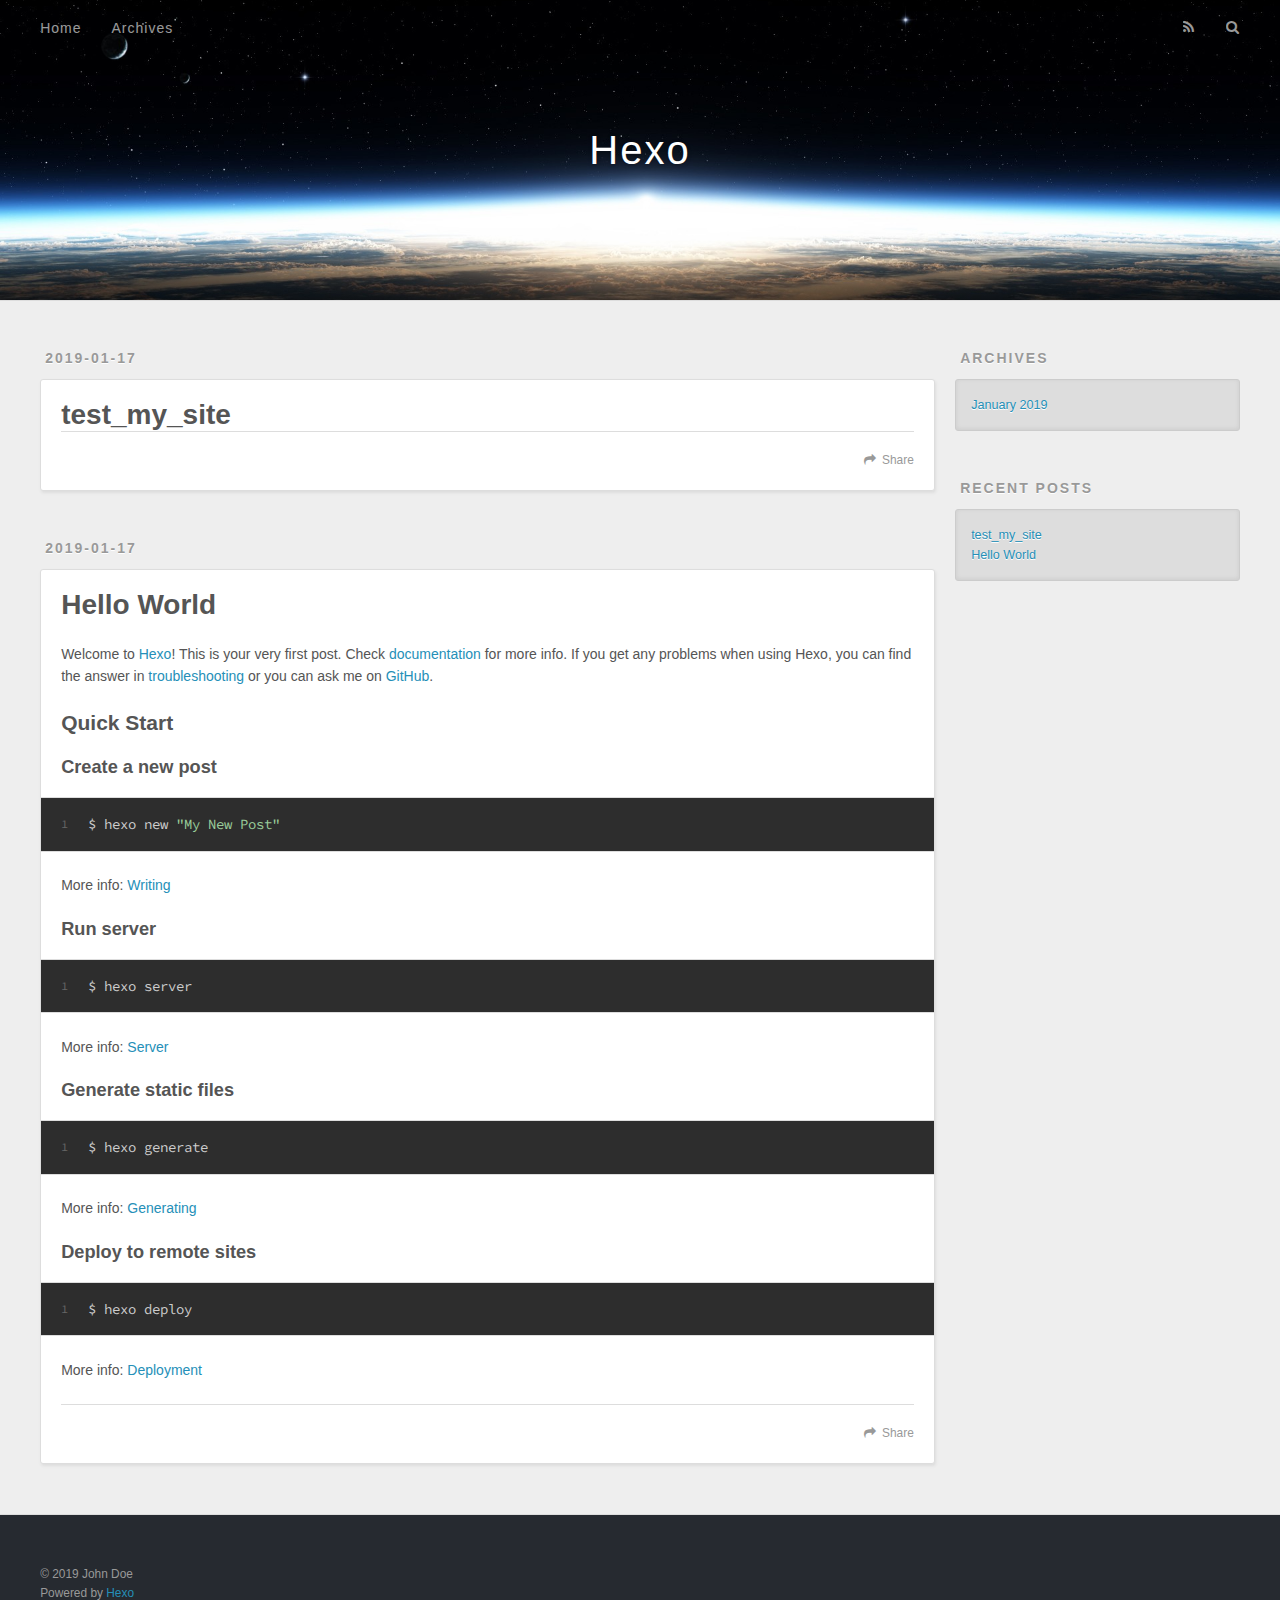
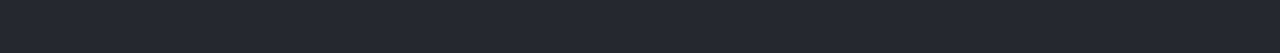
==== index.html @ e292cff3 "Site updated: 2019-01-17 15:53:46" ====
<!DOCTYPE html>
<html>
<head><meta name="generator" content="Hexo 3.8.0">
  <meta charset="utf-8">
  

  
  <title>Hexo</title>
  <meta name="viewport" content="width=device-width, initial-scale=1, maximum-scale=1">
  <meta property="og:type" content="website">
<meta property="og:title" content="Hexo">
<meta property="og:url" content="http://yoursite.com/index.html">
<meta property="og:site_name" content="Hexo">
<meta property="og:locale" content="default">
<meta name="twitter:card" content="summary">
<meta name="twitter:title" content="Hexo">
  
    <link rel="alternate" href="/atom.xml" title="Hexo" type="application/atom+xml">
  
  
    <link rel="icon" href="/favicon.png">
  
  
    <link href="//fonts.googleapis.com/css?family=Source+Code+Pro" rel="stylesheet" type="text/css">
  
  <link rel="stylesheet" href="/css/style.css">
</head>
</html>
<body>
  <div id="container">
    <div id="wrap">
      <header id="header">
  <div id="banner"></div>
  <div id="header-outer" class="outer">
    <div id="header-title" class="inner">
      <h1 id="logo-wrap">
        <a href="/" id="logo">Hexo</a>
      </h1>
      
    </div>
    <div id="header-inner" class="inner">
      <nav id="main-nav">
        <a id="main-nav-toggle" class="nav-icon"></a>
        
          <a class="main-nav-link" href="/">Home</a>
        
          <a class="main-nav-link" href="/archives">Archives</a>
        
      </nav>
      <nav id="sub-nav">
        
          <a id="nav-rss-link" class="nav-icon" href="/atom.xml" title="RSS Feed"></a>
        
        <a id="nav-search-btn" class="nav-icon" title="Search"></a>
      </nav>
      <div id="search-form-wrap">
        <form action="//google.com/search" method="get" accept-charset="UTF-8" class="search-form"><input type="search" name="q" class="search-form-input" placeholder="Search"><button type="submit" class="search-form-submit">&#xF002;</button><input type="hidden" name="sitesearch" value="http://yoursite.com"></form>
      </div>
    </div>
  </div>
</header>
      <div class="outer">
        <section id="main">
  
    <article id="post-test-my-site" class="article article-type-post" itemscope="" itemprop="blogPost">
  <div class="article-meta">
    <a href="/2019/01/17/test-my-site/" class="article-date">
  <time datetime="2019-01-17T07:42:55.000Z" itemprop="datePublished">2019-01-17</time>
</a>
    
  </div>
  <div class="article-inner">
    
    
      <header class="article-header">
        
  
    <h1 itemprop="name">
      <a class="article-title" href="/2019/01/17/test-my-site/">test_my_site</a>
    </h1>
  

      </header>
    
    <div class="article-entry" itemprop="articleBody">
      
        
      
    </div>
    <footer class="article-footer">
      <a data-url="http://yoursite.com/2019/01/17/test-my-site/" data-id="cjr0bjcaj0001v8smz6s5wipy" class="article-share-link">Share</a>
      
      
    </footer>
  </div>
  
</article>


  
    <article id="post-hello-world" class="article article-type-post" itemscope="" itemprop="blogPost">
  <div class="article-meta">
    <a href="/2019/01/17/hello-world/" class="article-date">
  <time datetime="2019-01-17T07:33:03.479Z" itemprop="datePublished">2019-01-17</time>
</a>
    
  </div>
  <div class="article-inner">
    
    
      <header class="article-header">
        
  
    <h1 itemprop="name">
      <a class="article-title" href="/2019/01/17/hello-world/">Hello World</a>
    </h1>
  

      </header>
    
    <div class="article-entry" itemprop="articleBody">
      
        <p>Welcome to <a href="https://hexo.io/" target="_blank" rel="noopener">Hexo</a>! This is your very first post. Check <a href="https://hexo.io/docs/" target="_blank" rel="noopener">documentation</a> for more info. If you get any problems when using Hexo, you can find the answer in <a href="https://hexo.io/docs/troubleshooting.html" target="_blank" rel="noopener">troubleshooting</a> or you can ask me on <a href="https://github.com/hexojs/hexo/issues" target="_blank" rel="noopener">GitHub</a>.</p>
<h2 id="Quick-Start"><a href="#Quick-Start" class="headerlink" title="Quick Start"></a>Quick Start</h2><h3 id="Create-a-new-post"><a href="#Create-a-new-post" class="headerlink" title="Create a new post"></a>Create a new post</h3><figure class="highlight bash"><table><tr><td class="gutter"><pre><span class="line">1</span><br></pre></td><td class="code"><pre><span class="line">$ hexo new <span class="string">"My New Post"</span></span><br></pre></td></tr></table></figure>
<p>More info: <a href="https://hexo.io/docs/writing.html" target="_blank" rel="noopener">Writing</a></p>
<h3 id="Run-server"><a href="#Run-server" class="headerlink" title="Run server"></a>Run server</h3><figure class="highlight bash"><table><tr><td class="gutter"><pre><span class="line">1</span><br></pre></td><td class="code"><pre><span class="line">$ hexo server</span><br></pre></td></tr></table></figure>
<p>More info: <a href="https://hexo.io/docs/server.html" target="_blank" rel="noopener">Server</a></p>
<h3 id="Generate-static-files"><a href="#Generate-static-files" class="headerlink" title="Generate static files"></a>Generate static files</h3><figure class="highlight bash"><table><tr><td class="gutter"><pre><span class="line">1</span><br></pre></td><td class="code"><pre><span class="line">$ hexo generate</span><br></pre></td></tr></table></figure>
<p>More info: <a href="https://hexo.io/docs/generating.html" target="_blank" rel="noopener">Generating</a></p>
<h3 id="Deploy-to-remote-sites"><a href="#Deploy-to-remote-sites" class="headerlink" title="Deploy to remote sites"></a>Deploy to remote sites</h3><figure class="highlight bash"><table><tr><td class="gutter"><pre><span class="line">1</span><br></pre></td><td class="code"><pre><span class="line">$ hexo deploy</span><br></pre></td></tr></table></figure>
<p>More info: <a href="https://hexo.io/docs/deployment.html" target="_blank" rel="noopener">Deployment</a></p>

      
    </div>
    <footer class="article-footer">
      <a data-url="http://yoursite.com/2019/01/17/hello-world/" data-id="cjr0bjca10000v8smhlfamtqt" class="article-share-link">Share</a>
      
      
    </footer>
  </div>
  
</article>


  


</section>
        
          <aside id="sidebar">
  
    

  
    

  
    
  
    
  <div class="widget-wrap">
    <h3 class="widget-title">Archives</h3>
    <div class="widget">
      <ul class="archive-list"><li class="archive-list-item"><a class="archive-list-link" href="/archives/2019/01/">January 2019</a></li></ul>
    </div>
  </div>


  
    
  <div class="widget-wrap">
    <h3 class="widget-title">Recent Posts</h3>
    <div class="widget">
      <ul>
        
          <li>
            <a href="/2019/01/17/test-my-site/">test_my_site</a>
          </li>
        
          <li>
            <a href="/2019/01/17/hello-world/">Hello World</a>
          </li>
        
      </ul>
    </div>
  </div>

  
</aside>
        
      </div>
      <footer id="footer">
  
  <div class="outer">
    <div id="footer-info" class="inner">
      &copy; 2019 John Doe<br>
      Powered by <a href="http://hexo.io/" target="_blank">Hexo</a>
    </div>
  </div>
</footer>
    </div>
    <nav id="mobile-nav">
  
    <a href="/" class="mobile-nav-link">Home</a>
  
    <a href="/archives" class="mobile-nav-link">Archives</a>
  
</nav>
    

<script src="//ajax.googleapis.com/ajax/libs/jquery/2.0.3/jquery.min.js"></script>


  <link rel="stylesheet" href="/fancybox/jquery.fancybox.css">
  <script src="/fancybox/jquery.fancybox.pack.js"></script>


<script src="/js/script.js"></script>



  </div>
</body>
</html>
---- css/style.css ----
body {
  width: 100%;
}
body:before,
body:after {
  content: "";
  display: table;
}
body:after {
  clear: both;
}
html,
body,
div,
span,
applet,
object,
iframe,
h1,
h2,
h3,
h4,
h5,
h6,
p,
blockquote,
pre,
a,
abbr,
acronym,
address,
big,
cite,
code,
del,
dfn,
em,
img,
ins,
kbd,
q,
s,
samp,
small,
strike,
strong,
sub,
sup,
tt,
var,
dl,
dt,
dd,
ol,
ul,
li,
fieldset,
form,
label,
legend,
table,
caption,
tbody,
tfoot,
thead,
tr,
th,
td {
  margin: 0;
  padding: 0;
  border: 0;
  outline: 0;
  font-weight: inherit;
  font-style: inherit;
  font-family: inherit;
  font-size: 100%;
  vertical-align: baseline;
}
body {
  line-height: 1;
  color: #000;
  background: #fff;
}
ol,
ul {
  list-style: none;
}
table {
  border-collapse: separate;
  border-spacing: 0;
  vertical-align: middle;
}
caption,
th,
td {
  text-align: left;
  font-weight: normal;
  vertical-align: middle;
}
a img {
  border: none;
}
input,
button {
  margin: 0;
  padding: 0;
}
input::-moz-focus-inner,
button::-moz-focus-inner {
  border: 0;
  padding: 0;
}
@font-face {
  font-family: FontAwesome;
  font-style: normal;
  font-weight: normal;
  src: url("fonts/fontawesome-webfont.eot?v=#4.0.3");
  src: url("fonts/fontawesome-webfont.eot?#iefix&v=#4.0.3") format("embedded-opentype"), url("fonts/fontawesome-webfont.woff?v=#4.0.3") format("woff"), url("fonts/fontawesome-webfont.ttf?v=#4.0.3") format("truetype"), url("fonts/fontawesome-webfont.svg#fontawesomeregular?v=#4.0.3") format("svg");
}
html,
body,
#container {
  height: 100%;
}
body {
  background: #eee;
  font: 14px -apple-system, BlinkMacSystemFont, "Segoe UI", "Roboto", "Oxygen", "Ubuntu", "Cantarell", "Fira Sans", "Droid Sans", "Helvetica Neue", sans-serif;
  -webkit-text-size-adjust: 100%;
}
.outer {
  max-width: 1220px;
  margin: 0 auto;
  padding: 0 20px;
}
.outer:before,
.outer:after {
  content: "";
  display: table;
}
.outer:after {
  clear: both;
}
.inner {
  display: inline;
  float: left;
  width: 98.33333333333333%;
  margin: 0 0.833333333333333%;
}
.left,
.alignleft {
  float: left;
}
.right,
.alignright {
  float: right;
}
.clear {
  clear: both;
}
#container {
  position: relative;
}
.mobile-nav-on {
  overflow: hidden;
}
#wrap {
  height: 100%;
  width: 100%;
  position: absolute;
  top: 0;
  left: 0;
  -webkit-transition: 0.2s ease-out;
  -moz-transition: 0.2s ease-out;
  -ms-transition: 0.2s ease-out;
  transition: 0.2s ease-out;
  z-index: 1;
  background: #eee;
}
.mobile-nav-on #wrap {
  left: 280px;
}
@media screen and (min-width: 768px) {
  #main {
    display: inline;
    float: left;
    width: 73.33333333333333%;
    margin: 0 0.833333333333333%;
  }
}
.article-date,
.article-category-link,
.archive-year,
.widget-title {
  text-decoration: none;
  text-transform: uppercase;
  letter-spacing: 2px;
  color: #999;
  margin-bottom: 1em;
  margin-left: 5px;
  line-height: 1em;
  text-shadow: 0 1px #fff;
  font-weight: bold;
}
.article-inner,
.archive-article-inner {
  background: #fff;
  -webkit-box-shadow: 1px 2px 3px #ddd;
  box-shadow: 1px 2px 3px #ddd;
  border: 1px solid #ddd;
  border-radius: 3px;
}
.article-entry h1,
.widget h1 {
  font-size: 2em;
}
.article-entry h2,
.widget h2 {
  font-size: 1.5em;
}
.article-entry h3,
.widget h3 {
  font-size: 1.3em;
}
.article-entry h4,
.widget h4 {
  font-size: 1.2em;
}
.article-entry h5,
.widget h5 {
  font-size: 1em;
}
.article-entry h6,
.widget h6 {
  font-size: 1em;
  color: #999;
}
.article-entry hr,
.widget hr {
  border: 1px dashed #ddd;
}
.article-entry strong,
.widget strong {
  font-weight: bold;
}
.article-entry em,
.widget em,
.article-entry cite,
.widget cite {
  font-style: italic;
}
.article-entry sup,
.widget sup,
.article-entry sub,
.widget sub {
  font-size: 0.75em;
  line-height: 0;
  position: relative;
  vertical-align: baseline;
}
.article-entry sup,
.widget sup {
  top: -0.5em;
}
.article-entry sub,
.widget sub {
  bottom: -0.2em;
}
.article-entry small,
.widget small {
  font-size: 0.85em;
}
.article-entry acronym,
.widget acronym,
.article-entry abbr,
.widget abbr {
  border-bottom: 1px dotted;
}
.article-entry ul,
.widget ul,
.article-entry ol,
.widget ol,
.article-entry dl,
.widget dl {
  margin: 0 20px;
  line-height: 1.6em;
}
.article-entry ul ul,
.widget ul ul,
.article-entry ol ul,
.widget ol ul,
.article-entry ul ol,
.widget ul ol,
.article-entry ol ol,
.widget ol ol {
  margin-top: 0;
  margin-bottom: 0;
}
.article-entry ul,
.widget ul {
  list-style: disc;
}
.article-entry ol,
.widget ol {
  list-style: decimal;
}
.article-entry dt,
.widget dt {
  font-weight: bold;
}
#header {
  height: 300px;
  position: relative;
  border-bottom: 1px solid #ddd;
}
#header:before,
#header:after {
  content: "";
  position: absolute;
  left: 0;
  right: 0;
  height: 40px;
}
#header:before {
  top: 0;
  background: -webkit-linear-gradient(rgba(0,0,0,0.2), transparent);
  background: -moz-linear-gradient(rgba(0,0,0,0.2), transparent);
  background: -ms-linear-gradient(rgba(0,0,0,0.2), transparent);
  background: linear-gradient(rgba(0,0,0,0.2), transparent);
}
#header:after {
  bottom: 0;
  background: -webkit-linear-gradient(transparent, rgba(0,0,0,0.2));
  background: -moz-linear-gradient(transparent, rgba(0,0,0,0.2));
  background: -ms-linear-gradient(transparent, rgba(0,0,0,0.2));
  background: linear-gradient(transparent, rgba(0,0,0,0.2));
}
#header-outer {
  height: 100%;
  position: relative;
}
#header-inner {
  position: relative;
  overflow: hidden;
}
#banner {
  position: absolute;
  top: 0;
  left: 0;
  width: 100%;
  height: 100%;
  background: url("images/banner.jpg") center #000;
  -webkit-background-size: cover;
  -moz-background-size: cover;
  background-size: cover;
  z-index: -1;
}
#header-title {
  text-align: center;
  height: 40px;
  position: absolute;
  top: 50%;
  left: 0;
  margin-top: -20px;
}
#logo,
#subtitle {
  text-decoration: none;
  color: #fff;
  font-weight: 300;
  text-shadow: 0 1px 4px rgba(0,0,0,0.3);
}
#logo {
  font-size: 40px;
  line-height: 40px;
  letter-spacing: 2px;
}
#subtitle {
  font-size: 16px;
  line-height: 16px;
  letter-spacing: 1px;
}
#subtitle-wrap {
  margin-top: 16px;
}
#main-nav {
  float: left;
  margin-left: -15px;
}
.nav-icon,
.main-nav-link {
  float: left;
  color: #fff;
  opacity: 0.6;
  text-decoration: none;
  text-shadow: 0 1px rgba(0,0,0,0.2);
  -webkit-transition: opacity 0.2s;
  -moz-transition: opacity 0.2s;
  -ms-transition: opacity 0.2s;
  transition: opacity 0.2s;
  display: block;
  padding: 20px 15px;
}
.nav-icon:hover,
.main-nav-link:hover {
  opacity: 1;
}
.nav-icon {
  font-family: FontAwesome;
  text-align: center;
  font-size: 14px;
  width: 14px;
  height: 14px;
  padding: 20px 15px;
  position: relative;
  cursor: pointer;
}
.main-nav-link {
  font-weight: 300;
  letter-spacing: 1px;
}
@media screen and (max-width: 479px) {
  .main-nav-link {
    display: none;
  }
}
#main-nav-toggle {
  display: none;
}
#main-nav-toggle:before {
  content: "\f0c9";
}
@media screen and (max-width: 479px) {
  #main-nav-toggle {
    display: block;
  }
}
#sub-nav {
  float: right;
  margin-right: -15px;
}
#nav-rss-link:before {
  content: "\f09e";
}
#nav-search-btn:before {
  content: "\f002";
}
#search-form-wrap {
  position: absolute;
  top: 15px;
  width: 150px;
  height: 30px;
  right: -150px;
  opacity: 0;
  -webkit-transition: 0.2s ease-out;
  -moz-transition: 0.2s ease-out;
  -ms-transition: 0.2s ease-out;
  transition: 0.2s ease-out;
}
#search-form-wrap.on {
  opacity: 1;
  right: 0;
}
@media screen and (max-width: 479px) {
  #search-form-wrap {
    width: 100%;
    right: -100%;
  }
}
.search-form {
  position: absolute;
  top: 0;
  left: 0;
  right: 0;
  background: #fff;
  padding: 5px 15px;
  border-radius: 15px;
  -webkit-box-shadow: 0 0 10px rgba(0,0,0,0.3);
  box-shadow: 0 0 10px rgba(0,0,0,0.3);
}
.search-form-input {
  border: none;
  background: none;
  color: #555;
  width: 100%;
  font: 13px -apple-system, BlinkMacSystemFont, "Segoe UI", "Roboto", "Oxygen", "Ubuntu", "Cantarell", "Fira Sans", "Droid Sans", "Helvetica Neue", sans-serif;
  outline: none;
}
.search-form-input::-webkit-search-results-decoration,
.search-form-input::-webkit-search-cancel-button {
  -webkit-appearance: none;
}
.search-form-submit {
  position: absolute;
  top: 50%;
  right: 10px;
  margin-top: -7px;
  font: 13px FontAwesome;
  border: none;
  background: none;
  color: #bbb;
  cursor: pointer;
}
.search-form-submit:hover,
.search-form-submit:focus {
  color: #777;
}
.article {
  margin: 50px 0;
}
.article-inner {
  overflow: hidden;
}
.article-meta:before,
.article-meta:after {
  content: "";
  display: table;
}
.article-meta:after {
  clear: both;
}
.article-date {
  float: left;
}
.article-category {
  float: left;
  line-height: 1em;
  color: #ccc;
  text-shadow: 0 1px #fff;
  margin-left: 8px;
}
.article-category:before {
  content: "\2022";
}
.article-category-link {
  margin: 0 12px 1em;
}
.article-header {
  padding: 20px 20px 0;
}
.article-title {
  text-decoration: none;
  font-size: 2em;
  font-weight: bold;
  color: #555;
  line-height: 1.1em;
  -webkit-transition: color 0.2s;
  -moz-transition: color 0.2s;
  -ms-transition: color 0.2s;
  transition: color 0.2s;
}
a.article-title:hover {
  color: #258fb8;
}
.article-entry {
  color: #555;
  padding: 0 20px;
}
.article-entry:before,
.article-entry:after {
  content: "";
  display: table;
}
.article-entry:after {
  clear: both;
}
.article-entry p,
.article-entry table {
  line-height: 1.6em;
  margin: 1.6em 0;
}
.article-entry h1,
.article-entry h2,
.article-entry h3,
.article-entry h4,
.article-entry h5,
.article-entry h6 {
  font-weight: bold;
}
.article-entry h1,
.article-entry h2,
.article-entry h3,
.article-entry h4,
.article-entry h5,
.article-entry h6 {
  line-height: 1.1em;
  margin: 1.1em 0;
}
.article-entry a {
  color: #258fb8;
  text-decoration: none;
}
.article-entry a:hover {
  text-decoration: underline;
}
.article-entry ul,
.article-entry ol,
.article-entry dl {
  margin-top: 1.6em;
  margin-bottom: 1.6em;
}
.article-entry img,
.article-entry video {
  max-width: 100%;
  height: auto;
  display: block;
  margin: auto;
}
.article-entry iframe {
  border: none;
}
.article-entry table {
  width: 100%;
  border-collapse: collapse;
  border-spacing: 0;
}
.article-entry th {
  font-weight: bold;
  border-bottom: 3px solid #ddd;
  padding-bottom: 0.5em;
}
.article-entry td {
  border-bottom: 1px solid #ddd;
  padding: 10px 0;
}
.article-entry blockquote {
  font-family: Georgia, "Times New Roman", serif;
  font-size: 1.4em;
  margin: 1.6em 20px;
  text-align: center;
}
.article-entry blockquote footer {
  font-size: 14px;
  margin: 1.6em 0;
  font-family: -apple-system, BlinkMacSystemFont, "Segoe UI", "Roboto", "Oxygen", "Ubuntu", "Cantarell", "Fira Sans", "Droid Sans", "Helvetica Neue", sans-serif;
}
.article-entry blockquote footer cite:before {
  content: "—";
  padding: 0 0.5em;
}
.article-entry .pullquote {
  text-align: left;
  width: 45%;
  margin: 0;
}
.article-entry .pullquote.left {
  margin-left: 0.5em;
  margin-right: 1em;
}
.article-entry .pullquote.right {
  margin-right: 0.5em;
  margin-left: 1em;
}
.article-entry .caption {
  color: #999;
  display: block;
  font-size: 0.9em;
  margin-top: 0.5em;
  position: relative;
  text-align: center;
}
.article-entry .video-container {
  position: relative;
  padding-top: 56.25%;
  height: 0;
  overflow: hidden;
}
.article-entry .video-container iframe,
.article-entry .video-container object,
.article-entry .video-container embed {
  position: absolute;
  top: 0;
  left: 0;
  width: 100%;
  height: 100%;
  margin-top: 0;
}
.article-more-link a {
  display: inline-block;
  line-height: 1em;
  padding: 6px 15px;
  border-radius: 15px;
  background: #eee;
  color: #999;
  text-shadow: 0 1px #fff;
  text-decoration: none;
}
.article-more-link a:hover {
  background: #258fb8;
  color: #fff;
  text-decoration: none;
  text-shadow: 0 1px #1e7293;
}
.article-footer {
  font-size: 0.85em;
  line-height: 1.6em;
  border-top: 1px solid #ddd;
  padding-top: 1.6em;
  margin: 0 20px 20px;
}
.article-footer:before,
.article-footer:after {
  content: "";
  display: table;
}
.article-footer:after {
  clear: both;
}
.article-footer a {
  color: #999;
  text-decoration: none;
}
.article-footer a:hover {
  color: #555;
}
.article-tag-list-item {
  float: left;
  margin-right: 10px;
}
.article-tag-list-link:before {
  content: "#";
}
.article-comment-link {
  float: right;
}
.article-comment-link:before {
  content: "\f075";
  font-family: FontAwesome;
  padding-right: 8px;
}
.article-share-link {
  cursor: pointer;
  float: right;
  margin-left: 20px;
}
.article-share-link:before {
  content: "\f064";
  font-family: FontAwesome;
  padding-right: 6px;
}
#article-nav {
  position: relative;
}
#article-nav:before,
#article-nav:after {
  content: "";
  display: table;
}
#article-nav:after {
  clear: both;
}
@media screen and (min-width: 768px) {
  #article-nav {
    margin: 50px 0;
  }
  #article-nav:before {
    width: 8px;
    height: 8px;
    position: absolute;
    top: 50%;
    left: 50%;
    margin-top: -4px;
    margin-left: -4px;
    content: "";
    border-radius: 50%;
    background: #ddd;
    -webkit-box-shadow: 0 1px 2px #fff;
    box-shadow: 0 1px 2px #fff;
  }
}
.article-nav-link-wrap {
  text-decoration: none;
  text-shadow: 0 1px #fff;
  color: #999;
  -webkit-box-sizing: border-box;
  -moz-box-sizing: border-box;
  box-sizing: border-box;
  margin-top: 50px;
  text-align: center;
  display: block;
}
.article-nav-link-wrap:hover {
  color: #555;
}
@media screen and (min-width: 768px) {
  .article-nav-link-wrap {
    width: 50%;
    margin-top: 0;
  }
}
@media screen and (min-width: 768px) {
  #article-nav-newer {
    float: left;
    text-align: right;
    padding-right: 20px;
  }
}
@media screen and (min-width: 768px) {
  #article-nav-older {
    float: right;
    text-align: left;
    padding-left: 20px;
  }
}
.article-nav-caption {
  text-transform: uppercase;
  letter-spacing: 2px;
  color: #ddd;
  line-height: 1em;
  font-weight: bold;
}
#article-nav-newer .article-nav-caption {
  margin-right: -2px;
}
.article-nav-title {
  font-size: 0.85em;
  line-height: 1.6em;
  margin-top: 0.5em;
}
.article-share-box {
  position: absolute;
  display: none;
  background: #fff;
  -webkit-box-shadow: 1px 2px 10px rgba(0,0,0,0.2);
  box-shadow: 1px 2px 10px rgba(0,0,0,0.2);
  border-radius: 3px;
  margin-left: -145px;
  overflow: hidden;
  z-index: 1;
}
.article-share-box.on {
  display: block;
}
.article-share-input {
  width: 100%;
  background: none;
  -webkit-box-sizing: border-box;
  -moz-box-sizing: border-box;
  box-sizing: border-box;
  font: 14px -apple-system, BlinkMacSystemFont, "Segoe UI", "Roboto", "Oxygen", "Ubuntu", "Cantarell", "Fira Sans", "Droid Sans", "Helvetica Neue", sans-serif;
  padding: 0 15px;
  color: #555;
  outline: none;
  border: 1px solid #ddd;
  border-radius: 3px 3px 0 0;
  height: 36px;
  line-height: 36px;
}
.article-share-links {
  background: #eee;
}
.article-share-links:before,
.article-share-links:after {
  content: "";
  display: table;
}
.article-share-links:after {
  clear: both;
}
.article-share-twitter,
.article-share-facebook,
.article-share-pinterest,
.article-share-google {
  width: 50px;
  height: 36px;
  display: block;
  float: left;
  position: relative;
  color: #999;
  text-shadow: 0 1px #fff;
}
.article-share-twitter:before,
.article-share-facebook:before,
.article-share-pinterest:before,
.article-share-google:before {
  font-size: 20px;
  font-family: FontAwesome;
  width: 20px;
  height: 20px;
  position: absolute;
  top: 50%;
  left: 50%;
  margin-top: -10px;
  margin-left: -10px;
  text-align: center;
}
.article-share-twitter:hover,
.article-share-facebook:hover,
.article-share-pinterest:hover,
.article-share-google:hover {
  color: #fff;
}
.article-share-twitter:before {
  content: "\f099";
}
.article-share-twitter:hover {
  background: #00aced;
  text-shadow: 0 1px #008abe;
}
.article-share-facebook:before {
  content: "\f09a";
}
.article-share-facebook:hover {
  background: #3b5998;
  text-shadow: 0 1px #2f477a;
}
.article-share-pinterest:before {
  content: "\f0d2";
}
.article-share-pinterest:hover {
  background: #cb2027;
  text-shadow: 0 1px #a21a1f;
}
.article-share-google:before {
  content: "\f0d5";
}
.article-share-google:hover {
  background: #dd4b39;
  text-shadow: 0 1px #be3221;
}
.article-gallery {
  background: #000;
  position: relative;
}
.article-gallery-photos {
  position: relative;
  overflow: hidden;
}
.article-gallery-img {
  display: none;
  max-width: 100%;
}
.article-gallery-img:first-child {
  display: block;
}
.article-gallery-img.loaded {
  position: absolute;
  display: block;
}
.article-gallery-img img {
  display: block;
  max-width: 100%;
  margin: 0 auto;
}
#comments {
  background: #fff;
  -webkit-box-shadow: 1px 2px 3px #ddd;
  box-shadow: 1px 2px 3px #ddd;
  padding: 20px;
  border: 1px solid #ddd;
  border-radius: 3px;
  margin: 50px 0;
}
#comments a {
  color: #258fb8;
}
.archives-wrap {
  margin: 50px 0;
}
.archives:before,
.archives:after {
  content: "";
  display: table;
}
.archives:after {
  clear: both;
}
.archive-year-wrap {
  margin-bottom: 1em;
}
.archives {
  -webkit-column-gap: 10px;
  -moz-column-gap: 10px;
  column-gap: 10px;
}
@media screen and (min-width: 480px) and (max-width: 767px) {
  .archives {
    -webkit-column-count: 2;
    -moz-column-count: 2;
    column-count: 2;
  }
}
@media screen and (min-width: 768px) {
  .archives {
    -webkit-column-count: 3;
    -moz-column-count: 3;
    column-count: 3;
  }
}
.archive-article {
  -webkit-column-break-inside: avoid;
  page-break-inside: avoid;
  overflow: hidden;
  break-inside: avoid-column;
}
.archive-article-inner {
  padding: 10px;
  margin-bottom: 15px;
}
.archive-article-title {
  text-decoration: none;
  font-weight: bold;
  color: #555;
  -webkit-transition: color 0.2s;
  -moz-transition: color 0.2s;
  -ms-transition: color 0.2s;
  transition: color 0.2s;
  line-height: 1.6em;
}
.archive-article-title:hover {
  color: #258fb8;
}
.archive-article-footer {
  margin-top: 1em;
}
.archive-article-date {
  color: #999;
  text-decoration: none;
  font-size: 0.85em;
  line-height: 1em;
  margin-bottom: 0.5em;
  display: block;
}
#page-nav {
  margin: 50px auto;
  background: #fff;
  -webkit-box-shadow: 1px 2px 3px #ddd;
  box-shadow: 1px 2px 3px #ddd;
  border: 1px solid #ddd;
  border-radius: 3px;
  text-align: center;
  color: #999;
  overflow: hidden;
}
#page-nav:before,
#page-nav:after {
  content: "";
  display: table;
}
#page-nav:after {
  clear: both;
}
#page-nav a,
#page-nav span {
  padding: 10px 20px;
  line-height: 1;
  height: 2ex;
}
#page-nav a {
  color: #999;
  text-decoration: none;
}
#page-nav a:hover {
  background: #999;
  color: #fff;
}
#page-nav .prev {
  float: left;
}
#page-nav .next {
  float: right;
}
#page-nav .page-number {
  display: inline-block;
}
@media screen and (max-width: 479px) {
  #page-nav .page-number {
    display: none;
  }
}
#page-nav .current {
  color: #555;
  font-weight: bold;
}
#page-nav .space {
  color: #ddd;
}
#footer {
  background: #262a30;
  padding: 50px 0;
  border-top: 1px solid #ddd;
  color: #999;
}
#footer a {
  color: #258fb8;
  text-decoration: none;
}
#footer a:hover {
  text-decoration: underline;
}
#footer-info {
  line-height: 1.6em;
  font-size: 0.85em;
}
.article-entry pre,
.article-entry .highlight {
  background: #2d2d2d;
  margin: 0 -20px;
  padding: 15px 20px;
  border-style: solid;
  border-color: #ddd;
  border-width: 1px 0;
  overflow: auto;
  color: #ccc;
  line-height: 22.400000000000002px;
}
.article-entry .highlight .gutter pre,
.article-entry .gist .gist-file .gist-data .line-numbers {
  color: #666;
  font-size: 0.85em;
}
.article-entry pre,
.article-entry code {
  font-family: "Source Code Pro", Consolas, Monaco, Menlo, Consolas, monospace;
}
.article-entry code {
  background: #eee;
  text-shadow: 0 1px #fff;
  padding: 0 0.3em;
}
.article-entry pre code {
  background: none;
  text-shadow: none;
  padding: 0;
}
.article-entry .highlight pre {
  border: none;
  margin: 0;
  padding: 0;
}
.article-entry .highlight table {
  margin: 0;
  width: auto;
}
.article-entry .highlight td {
  border: none;
  padding: 0;
}
.article-entry .highlight figcaption {
  font-size: 0.85em;
  color: #999;
  line-height: 1em;
  margin-bottom: 1em;
}
.article-entry .highlight figcaption:before,
.article-entry .highlight figcaption:after {
  content: "";
  display: table;
}
.article-entry .highlight figcaption:after {
  clear: both;
}
.article-entry .highlight figcaption a {
  float: right;
}
.article-entry .highlight .gutter pre {
  text-align: right;
  padding-right: 20px;
}
.article-entry .highlight .line {
  height: 22.400000000000002px;
}
.article-entry .highlight .line.marked {
  background: #515151;
}
.article-entry .gist {
  margin: 0 -20px;
  border-style: solid;
  border-color: #ddd;
  border-width: 1px 0;
  background: #2d2d2d;
  padding: 15px 20px 15px 0;
}
.article-entry .gist .gist-file {
  border: none;
  font-family: "Source Code Pro", Consolas, Monaco, Menlo, Consolas, monospace;
  margin: 0;
}
.article-entry .gist .gist-file .gist-data {
  background: none;
  border: none;
}
.article-entry .gist .gist-file .gist-data .line-numbers {
  background: none;
  border: none;
  padding: 0 20px 0 0;
}
.article-entry .gist .gist-file .gist-data .line-data {
  padding: 0 !important;
}
.article-entry .gist .gist-file .highlight {
  margin: 0;
  padding: 0;
  border: none;
}
.article-entry .gist .gist-file .gist-meta {
  background: #2d2d2d;
  color: #999;
  font: 0.85em -apple-system, BlinkMacSystemFont, "Segoe UI", "Roboto", "Oxygen", "Ubuntu", "Cantarell", "Fira Sans", "Droid Sans", "Helvetica Neue", sans-serif;
  text-shadow: 0 0;
  padding: 0;
  margin-top: 1em;
  margin-left: 20px;
}
.article-entry .gist .gist-file .gist-meta a {
  color: #258fb8;
  font-weight: normal;
}
.article-entry .gist .gist-file .gist-meta a:hover {
  text-decoration: underline;
}
pre .comment,
pre .title {
  color: #999;
}
pre .variable,
pre .attribute,
pre .tag,
pre .regexp,
pre .ruby .constant,
pre .xml .tag .title,
pre .xml .pi,
pre .xml .doctype,
pre .html .doctype,
pre .css .id,
pre .css .class,
pre .css .pseudo {
  color: #f2777a;
}
pre .number,
pre .preprocessor,
pre .built_in,
pre .literal,
pre .params,
pre .constant {
  color: #f99157;
}
pre .class,
pre .ruby .class .title,
pre .css .rules .attribute {
  color: #9c9;
}
pre .string,
pre .value,
pre .inheritance,
pre .header,
pre .ruby .symbol,
pre .xml .cdata {
  color: #9c9;
}
pre .css .hexcolor {
  color: #6cc;
}
pre .function,
pre .python .decorator,
pre .python .title,
pre .ruby .function .title,
pre .ruby .title .keyword,
pre .perl .sub,
pre .javascript .title,
pre .coffeescript .title {
  color: #69c;
}
pre .keyword,
pre .javascript .function {
  color: #c9c;
}
@media screen and (max-width: 479px) {
  #mobile-nav {
    position: absolute;
    top: 0;
    left: 0;
    width: 280px;
    height: 100%;
    background: #191919;
    border-right: 1px solid #fff;
  }
}
@media screen and (max-width: 479px) {
  .mobile-nav-link {
    display: block;
    color: #999;
    text-decoration: none;
    padding: 15px 20px;
    font-weight: bold;
  }
  .mobile-nav-link:hover {
    color: #fff;
  }
}
@media screen and (min-width: 768px) {
  #sidebar {
    display: inline;
    float: left;
    width: 23.333333333333332%;
    margin: 0 0.833333333333333%;
  }
}
.widget-wrap {
  margin: 50px 0;
}
.widget {
  color: #777;
  text-shadow: 0 1px #fff;
  background: #ddd;
  -webkit-box-shadow: 0 -1px 4px #ccc inset;
  box-shadow: 0 -1px 4px #ccc inset;
  border: 1px solid #ccc;
  padding: 15px;
  border-radius: 3px;
}
.widget a {
  color: #258fb8;
  text-decoration: none;
}
.widget a:hover {
  text-decoration: underline;
}
.widget ul ul,
.widget ol ul,
.widget dl ul,
.widget ul ol,
.widget ol ol,
.widget dl ol,
.widget ul dl,
.widget ol dl,
.widget dl dl {
  margin-left: 15px;
  list-style: disc;
}
.widget {
  line-height: 1.6em;
  word-wrap: break-word;
  font-size: 0.9em;
}
.widget ul,
.widget ol {
  list-style: none;
  margin: 0;
}
.widget ul ul,
.widget ol ul,
.widget ul ol,
.widget ol ol {
  margin: 0 20px;
}
.widget ul ul,
.widget ol ul {
  list-style: disc;
}
.widget ul ol,
.widget ol ol {
  list-style: decimal;
}
.category-list-count,
.tag-list-count,
.archive-list-count {
  padding-left: 5px;
  color: #999;
  font-size: 0.85em;
}
.category-list-count:before,
.tag-list-count:before,
.archive-list-count:before {
  content: "(";
}
.category-list-count:after,
.tag-list-count:after,
.archive-list-count:after {
  content: ")";
}
.tagcloud a {
  margin-right: 5px;
  display: inline-block;
}
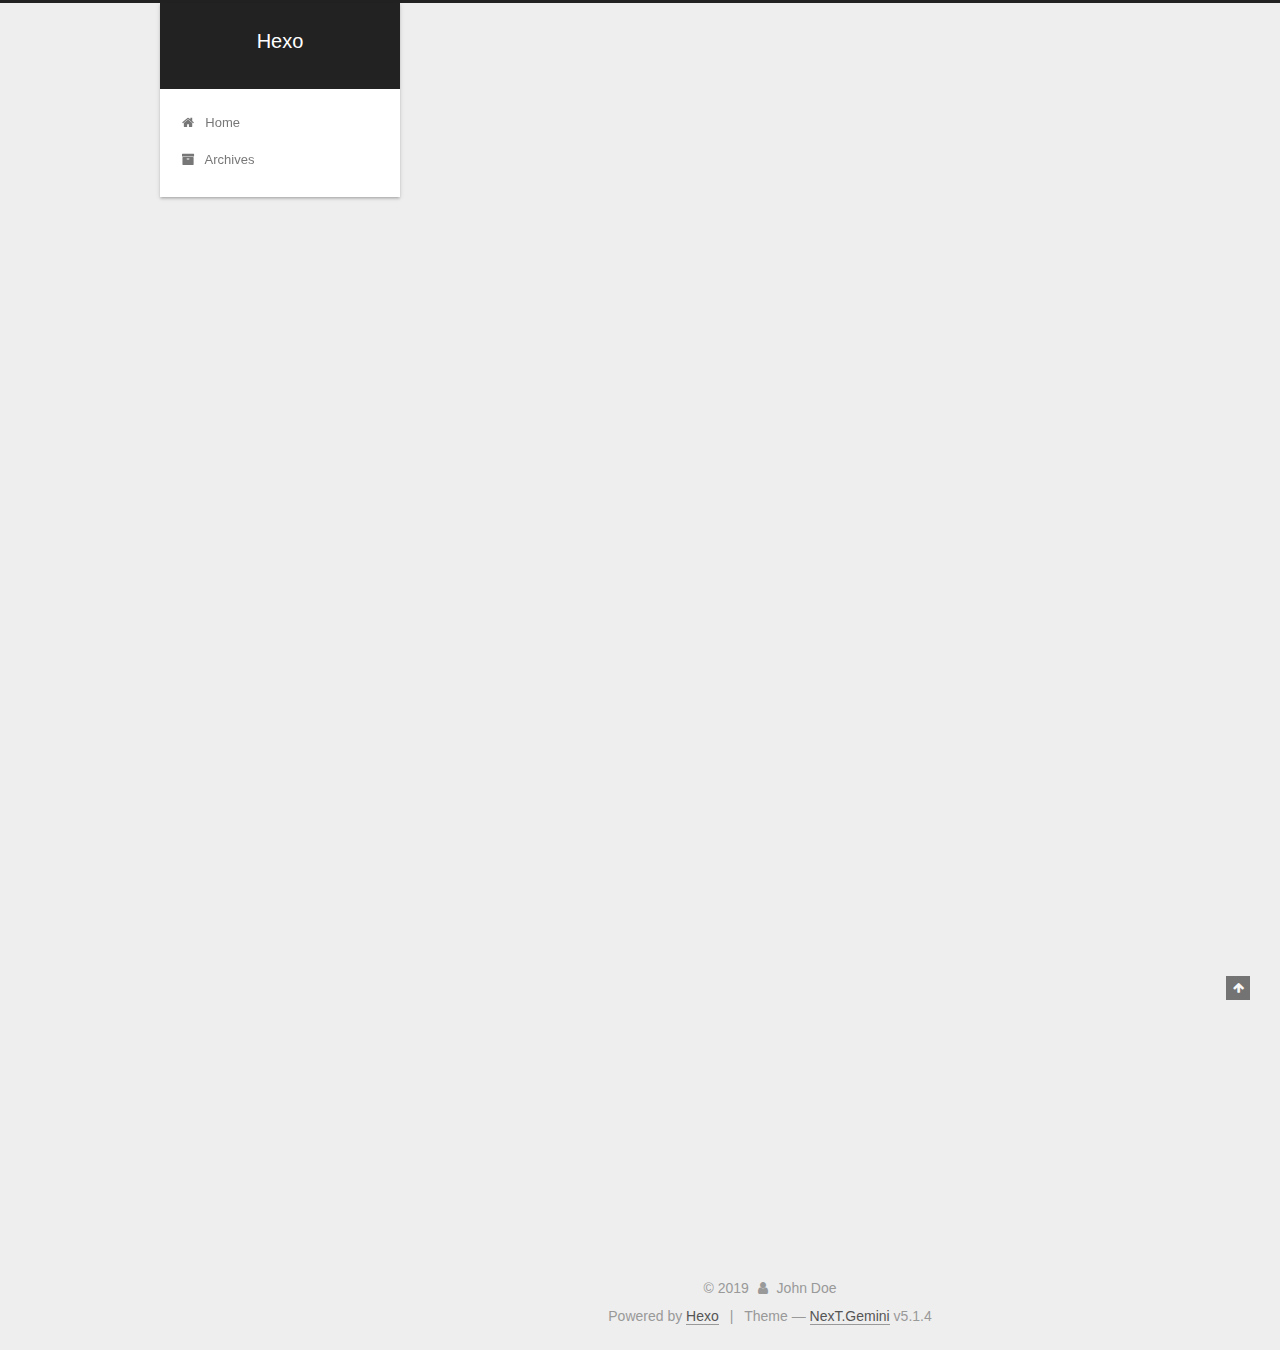
==== commit 5ae4e742: "Site updated: 2019-01-17 16:15:38" ====
--- a/index.html
+++ b/index.html
@@ -1,126 +1,425 @@
 <!DOCTYPE html>
-<html>
+
+
+
+  
+
+
+<html class="theme-next gemini use-motion" lang="">
 <head><meta name="generator" content="Hexo 3.8.0">
-  <meta charset="utf-8">
-  
-
-  
-  <title>Hexo</title>
-  <meta name="viewport" content="width=device-width, initial-scale=1, maximum-scale=1">
-  <meta property="og:type" content="website">
+  <meta charset="UTF-8">
+<meta http-equiv="X-UA-Compatible" content="IE=edge">
+<meta name="viewport" content="width=device-width, initial-scale=1, maximum-scale=1">
+<meta name="theme-color" content="#222">
+
+
+
+
+
+
+
+
+
+<meta http-equiv="Cache-Control" content="no-transform">
+<meta http-equiv="Cache-Control" content="no-siteapp">
+
+
+
+
+
+
+
+
+
+
+
+
+
+
+
+
+  
+  
+  <link href="/lib/fancybox/source/jquery.fancybox.css?v=2.1.5" rel="stylesheet" type="text/css">
+
+
+
+
+
+
+
+<link href="/lib/font-awesome/css/font-awesome.min.css?v=4.6.2" rel="stylesheet" type="text/css">
+
+<link href="/css/main.css?v=5.1.4" rel="stylesheet" type="text/css">
+
+
+  <link rel="apple-touch-icon" sizes="180x180" href="/images/apple-touch-icon-next.png?v=5.1.4">
+
+
+  <link rel="icon" type="image/png" sizes="32x32" href="/images/favicon-32x32-next.png?v=5.1.4">
+
+
+  <link rel="icon" type="image/png" sizes="16x16" href="/images/favicon-16x16-next.png?v=5.1.4">
+
+
+  <link rel="mask-icon" href="/images/logo.svg?v=5.1.4" color="#222">
+
+
+
+
+
+  <meta name="keywords" content="Hexo, NexT">
+
+
+
+
+
+
+
+
+
+
+<meta property="og:type" content="website">
 <meta property="og:title" content="Hexo">
 <meta property="og:url" content="http://yoursite.com/index.html">
 <meta property="og:site_name" content="Hexo">
 <meta property="og:locale" content="default">
 <meta name="twitter:card" content="summary">
 <meta name="twitter:title" content="Hexo">
-  
-    <link rel="alternate" href="/atom.xml" title="Hexo" type="application/atom+xml">
-  
-  
-    <link rel="icon" href="/favicon.png">
-  
-  
-    <link href="//fonts.googleapis.com/css?family=Source+Code+Pro" rel="stylesheet" type="text/css">
-  
-  <link rel="stylesheet" href="/css/style.css">
+
+
+
+<script type="text/javascript" id="hexo.configurations">
+  var NexT = window.NexT || {};
+  var CONFIG = {
+    root: '/',
+    scheme: 'Gemini',
+    version: '5.1.4',
+    sidebar: {"position":"left","display":"post","offset":12,"b2t":false,"scrollpercent":false,"onmobile":false},
+    fancybox: true,
+    tabs: true,
+    motion: {"enable":true,"async":false,"transition":{"post_block":"fadeIn","post_header":"slideDownIn","post_body":"slideDownIn","coll_header":"slideLeftIn","sidebar":"slideUpIn"}},
+    duoshuo: {
+      userId: '0',
+      author: 'Author'
+    },
+    algolia: {
+      applicationID: '',
+      apiKey: '',
+      indexName: '',
+      hits: {"per_page":10},
+      labels: {"input_placeholder":"Search for Posts","hits_empty":"We didn't find any results for the search: ${query}","hits_stats":"${hits} results found in ${time} ms"}
+    }
+  };
+</script>
+
+
+
+  <link rel="canonical" href="http://yoursite.com/">
+
+
+
+
+
+  <title>Hexo</title>
+  
+
+
+
+
+
+
+
+
 </head>
-</html>
-<body>
-  <div id="container">
-    <div id="wrap">
-      <header id="header">
-  <div id="banner"></div>
-  <div id="header-outer" class="outer">
-    <div id="header-title" class="inner">
-      <h1 id="logo-wrap">
-        <a href="/" id="logo">Hexo</a>
-      </h1>
-      
+
+<body itemscope="" itemtype="http://schema.org/WebPage" lang="default">
+
+  
+  
+    
+  
+
+  <div class="container sidebar-position-left 
+  page-home">
+    <div class="headband"></div>
+
+    <header id="header" class="header" itemscope="" itemtype="http://schema.org/WPHeader">
+      <div class="header-inner"><div class="site-brand-wrapper">
+  <div class="site-meta ">
+    
+
+    <div class="custom-logo-site-title">
+      <a href="/" class="brand" rel="start">
+        <span class="logo-line-before"><i></i></span>
+        <span class="site-title">Hexo</span>
+        <span class="logo-line-after"><i></i></span>
+      </a>
     </div>
-    <div id="header-inner" class="inner">
-      <nav id="main-nav">
-        <a id="main-nav-toggle" class="nav-icon"></a>
-        
-          <a class="main-nav-link" href="/">Home</a>
-        
-          <a class="main-nav-link" href="/archives">Archives</a>
-        
-      </nav>
-      <nav id="sub-nav">
-        
-          <a id="nav-rss-link" class="nav-icon" href="/atom.xml" title="RSS Feed"></a>
-        
-        <a id="nav-search-btn" class="nav-icon" title="Search"></a>
-      </nav>
-      <div id="search-form-wrap">
-        <form action="//google.com/search" method="get" accept-charset="UTF-8" class="search-form"><input type="search" name="q" class="search-form-input" placeholder="Search"><button type="submit" class="search-form-submit">&#xF002;</button><input type="hidden" name="sitesearch" value="http://yoursite.com"></form>
-      </div>
+      
+        <p class="site-subtitle"></p>
+      
+  </div>
+
+  <div class="site-nav-toggle">
+    <button>
+      <span class="btn-bar"></span>
+      <span class="btn-bar"></span>
+      <span class="btn-bar"></span>
+    </button>
+  </div>
+</div>
+
+<nav class="site-nav">
+  
+
+  
+    <ul id="menu" class="menu">
+      
+        
+        <li class="menu-item menu-item-home">
+          <a href="/" rel="section">
+            
+              <i class="menu-item-icon fa fa-fw fa-home"></i> <br>
+            
+            Home
+          </a>
+        </li>
+      
+        
+        <li class="menu-item menu-item-archives">
+          <a href="/archives/" rel="section">
+            
+              <i class="menu-item-icon fa fa-fw fa-archive"></i> <br>
+            
+            Archives
+          </a>
+        </li>
+      
+
+      
+    </ul>
+  
+
+  
+</nav>
+
+
+
+ </div>
+    </header>
+
+    <main id="main" class="main">
+      <div class="main-inner">
+        <div class="content-wrap">
+          <div id="content" class="content">
+            
+  <section id="posts" class="posts-expand">
+    
+      
+
+  
+
+  
+  
+  
+
+  <article class="post post-type-normal" itemscope="" itemtype="http://schema.org/Article">
+  
+  
+  
+  <div class="post-block">
+    <link itemprop="mainEntityOfPage" href="http://yoursite.com/2019/01/17/test-my-site/">
+
+    <span hidden itemprop="author" itemscope="" itemtype="http://schema.org/Person">
+      <meta itemprop="name" content="John Doe">
+      <meta itemprop="description" content="">
+      <meta itemprop="image" content="/images/avatar.gif">
+    </span>
+
+    <span hidden itemprop="publisher" itemscope="" itemtype="http://schema.org/Organization">
+      <meta itemprop="name" content="Hexo">
+    </span>
+
+    
+      <header class="post-header">
+
+        
+        
+          <h1 class="post-title" itemprop="name headline">
+                
+                <a class="post-title-link" href="/2019/01/17/test-my-site/" itemprop="url">test_my_site</a></h1>
+        
+
+        <div class="post-meta">
+          <span class="post-time">
+            
+              <span class="post-meta-item-icon">
+                <i class="fa fa-calendar-o"></i>
+              </span>
+              
+                <span class="post-meta-item-text">Posted on</span>
+              
+              <time title="Post created" itemprop="dateCreated datePublished" datetime="2019-01-17T15:42:55+08:00">
+                2019-01-17
+              </time>
+            
+
+            
+
+            
+          </span>
+
+          
+
+          
+            
+          
+
+          
+          
+
+          
+
+          
+
+          
+
+        </div>
+      </header>
+    
+
+    
+    
+    
+    <div class="post-body" itemprop="articleBody">
+
+      
+      
+
+      
+        
+          
+            
+          
+        
+      
     </div>
-  </div>
-</header>
-      <div class="outer">
-        <section id="main">
-  
-    <article id="post-test-my-site" class="article article-type-post" itemscope="" itemprop="blogPost">
-  <div class="article-meta">
-    <a href="/2019/01/17/test-my-site/" class="article-date">
-  <time datetime="2019-01-17T07:42:55.000Z" itemprop="datePublished">2019-01-17</time>
-</a>
-    
-  </div>
-  <div class="article-inner">
-    
-    
-      <header class="article-header">
-        
-  
-    <h1 itemprop="name">
-      <a class="article-title" href="/2019/01/17/test-my-site/">test_my_site</a>
-    </h1>
-  
-
-      </header>
-    
-    <div class="article-entry" itemprop="articleBody">
-      
-        
-      
-    </div>
-    <footer class="article-footer">
-      <a data-url="http://yoursite.com/2019/01/17/test-my-site/" data-id="cjr0bjcaj0001v8smz6s5wipy" class="article-share-link">Share</a>
-      
+    
+    
+    
+
+    
+
+    
+
+    
+
+    <footer class="post-footer">
+      
+
+      
+
+      
+
+      
+      
+        <div class="post-eof"></div>
       
     </footer>
   </div>
   
-</article>
-
-
-  
-    <article id="post-hello-world" class="article article-type-post" itemscope="" itemprop="blogPost">
-  <div class="article-meta">
-    <a href="/2019/01/17/hello-world/" class="article-date">
-  <time datetime="2019-01-17T07:33:03.479Z" itemprop="datePublished">2019-01-17</time>
-</a>
-    
-  </div>
-  <div class="article-inner">
-    
-    
-      <header class="article-header">
-        
-  
-    <h1 itemprop="name">
-      <a class="article-title" href="/2019/01/17/hello-world/">Hello World</a>
-    </h1>
-  
-
+  
+  
+  </article>
+
+
+    
+      
+
+  
+
+  
+  
+  
+
+  <article class="post post-type-normal" itemscope="" itemtype="http://schema.org/Article">
+  
+  
+  
+  <div class="post-block">
+    <link itemprop="mainEntityOfPage" href="http://yoursite.com/2019/01/17/hello-world/">
+
+    <span hidden itemprop="author" itemscope="" itemtype="http://schema.org/Person">
+      <meta itemprop="name" content="John Doe">
+      <meta itemprop="description" content="">
+      <meta itemprop="image" content="/images/avatar.gif">
+    </span>
+
+    <span hidden itemprop="publisher" itemscope="" itemtype="http://schema.org/Organization">
+      <meta itemprop="name" content="Hexo">
+    </span>
+
+    
+      <header class="post-header">
+
+        
+        
+          <h1 class="post-title" itemprop="name headline">
+                
+                <a class="post-title-link" href="/2019/01/17/hello-world/" itemprop="url">Hello World</a></h1>
+        
+
+        <div class="post-meta">
+          <span class="post-time">
+            
+              <span class="post-meta-item-icon">
+                <i class="fa fa-calendar-o"></i>
+              </span>
+              
+                <span class="post-meta-item-text">Posted on</span>
+              
+              <time title="Post created" itemprop="dateCreated datePublished" datetime="2019-01-17T15:33:03+08:00">
+                2019-01-17
+              </time>
+            
+
+            
+
+            
+          </span>
+
+          
+
+          
+            
+          
+
+          
+          
+
+          
+
+          
+
+          
+
+        </div>
       </header>
     
-    <div class="article-entry" itemprop="articleBody">
-      
-        <p>Welcome to <a href="https://hexo.io/" target="_blank" rel="noopener">Hexo</a>! This is your very first post. Check <a href="https://hexo.io/docs/" target="_blank" rel="noopener">documentation</a> for more info. If you get any problems when using Hexo, you can find the answer in <a href="https://hexo.io/docs/troubleshooting.html" target="_blank" rel="noopener">troubleshooting</a> or you can ask me on <a href="https://github.com/hexojs/hexo/issues" target="_blank" rel="noopener">GitHub</a>.</p>
+
+    
+    
+    
+    <div class="post-body" itemprop="articleBody">
+
+      
+      
+
+      
+        
+          
+            <p>Welcome to <a href="https://hexo.io/" target="_blank" rel="noopener">Hexo</a>! This is your very first post. Check <a href="https://hexo.io/docs/" target="_blank" rel="noopener">documentation</a> for more info. If you get any problems when using Hexo, you can find the answer in <a href="https://hexo.io/docs/troubleshooting.html" target="_blank" rel="noopener">troubleshooting</a> or you can ask me on <a href="https://github.com/hexojs/hexo/issues" target="_blank" rel="noopener">GitHub</a>.</p>
 <h2 id="Quick-Start"><a href="#Quick-Start" class="headerlink" title="Quick Start"></a>Quick Start</h2><h3 id="Create-a-new-post"><a href="#Create-a-new-post" class="headerlink" title="Create a new post"></a>Create a new post</h3><figure class="highlight bash"><table><tr><td class="gutter"><pre><span class="line">1</span><br></pre></td><td class="code"><pre><span class="line">$ hexo new <span class="string">"My New Post"</span></span><br></pre></td></tr></table></figure>
 <p>More info: <a href="https://hexo.io/docs/writing.html" target="_blank" rel="noopener">Writing</a></p>
 <h3 id="Run-server"><a href="#Run-server" class="headerlink" title="Run server"></a>Run server</h3><figure class="highlight bash"><table><tr><td class="gutter"><pre><span class="line">1</span><br></pre></td><td class="code"><pre><span class="line">$ hexo server</span><br></pre></td></tr></table></figure>
@@ -130,95 +429,314 @@
 <h3 id="Deploy-to-remote-sites"><a href="#Deploy-to-remote-sites" class="headerlink" title="Deploy to remote sites"></a>Deploy to remote sites</h3><figure class="highlight bash"><table><tr><td class="gutter"><pre><span class="line">1</span><br></pre></td><td class="code"><pre><span class="line">$ hexo deploy</span><br></pre></td></tr></table></figure>
 <p>More info: <a href="https://hexo.io/docs/deployment.html" target="_blank" rel="noopener">Deployment</a></p>
 
+          
+        
       
     </div>
-    <footer class="article-footer">
-      <a data-url="http://yoursite.com/2019/01/17/hello-world/" data-id="cjr0bjca10000v8smhlfamtqt" class="article-share-link">Share</a>
-      
+    
+    
+    
+
+    
+
+    
+
+    
+
+    <footer class="post-footer">
+      
+
+      
+
+      
+
+      
+      
+        <div class="post-eof"></div>
       
     </footer>
   </div>
   
-</article>
-
-
-  
-
-
-</section>
-        
-          <aside id="sidebar">
-  
-    
-
-  
-    
-
-  
-    
-  
-    
-  <div class="widget-wrap">
-    <h3 class="widget-title">Archives</h3>
-    <div class="widget">
-      <ul class="archive-list"><li class="archive-list-item"><a class="archive-list-link" href="/archives/2019/01/">January 2019</a></li></ul>
+  
+  
+  </article>
+
+
+    
+  </section>
+
+  
+
+
+          </div>
+          
+
+
+          
+
+        </div>
+        
+          
+  
+  <div class="sidebar-toggle">
+    <div class="sidebar-toggle-line-wrap">
+      <span class="sidebar-toggle-line sidebar-toggle-line-first"></span>
+      <span class="sidebar-toggle-line sidebar-toggle-line-middle"></span>
+      <span class="sidebar-toggle-line sidebar-toggle-line-last"></span>
     </div>
   </div>
 
-
-  
-    
-  <div class="widget-wrap">
-    <h3 class="widget-title">Recent Posts</h3>
-    <div class="widget">
-      <ul>
-        
-          <li>
-            <a href="/2019/01/17/test-my-site/">test_my_site</a>
-          </li>
-        
-          <li>
-            <a href="/2019/01/17/hello-world/">Hello World</a>
-          </li>
-        
-      </ul>
+  <aside id="sidebar" class="sidebar">
+    
+    <div class="sidebar-inner">
+
+      
+
+      
+
+      <section class="site-overview-wrap sidebar-panel sidebar-panel-active">
+        <div class="site-overview">
+          <div class="site-author motion-element" itemprop="author" itemscope="" itemtype="http://schema.org/Person">
+            
+              <p class="site-author-name" itemprop="name">John Doe</p>
+              <p class="site-description motion-element" itemprop="description"></p>
+          </div>
+
+          <nav class="site-state motion-element">
+
+            
+              <div class="site-state-item site-state-posts">
+              
+                <a href="/archives/">
+              
+                  <span class="site-state-item-count">2</span>
+                  <span class="site-state-item-name">posts</span>
+                </a>
+              </div>
+            
+
+            
+
+            
+
+          </nav>
+
+          
+
+          
+
+          
+          
+
+          
+          
+
+          
+
+        </div>
+      </section>
+
+      
+
+      
+
     </div>
+  </aside>
+
+
+        
+      </div>
+    </main>
+
+    <footer id="footer" class="footer">
+      <div class="footer-inner">
+        <div class="copyright">&copy; <span itemprop="copyrightYear">2019</span>
+  <span class="with-love">
+    <i class="fa fa-user"></i>
+  </span>
+  <span class="author" itemprop="copyrightHolder">John Doe</span>
+
+  
+</div>
+
+
+  <div class="powered-by">Powered by <a class="theme-link" target="_blank" href="https://hexo.io">Hexo</a></div>
+
+
+
+  <span class="post-meta-divider">|</span>
+
+
+
+  <div class="theme-info">Theme &mdash; <a class="theme-link" target="_blank" href="https://github.com/iissnan/hexo-theme-next">NexT.Gemini</a> v5.1.4</div>
+
+
+
+
+        
+
+
+
+
+
+
+
+        
+      </div>
+    </footer>
+
+    
+      <div class="back-to-top">
+        <i class="fa fa-arrow-up"></i>
+        
+      </div>
+    
+
+    
+
   </div>
 
   
-</aside>
-        
-      </div>
-      <footer id="footer">
-  
-  <div class="outer">
-    <div id="footer-info" class="inner">
-      &copy; 2019 John Doe<br>
-      Powered by <a href="http://hexo.io/" target="_blank">Hexo</a>
-    </div>
-  </div>
-</footer>
-    </div>
-    <nav id="mobile-nav">
-  
-    <a href="/" class="mobile-nav-link">Home</a>
-  
-    <a href="/archives" class="mobile-nav-link">Archives</a>
-  
-</nav>
-    
-
-<script src="//ajax.googleapis.com/ajax/libs/jquery/2.0.3/jquery.min.js"></script>
-
-
-  <link rel="stylesheet" href="/fancybox/jquery.fancybox.css">
-  <script src="/fancybox/jquery.fancybox.pack.js"></script>
-
-
-<script src="/js/script.js"></script>
-
-
-
-  </div>
+
+<script type="text/javascript">
+  if (Object.prototype.toString.call(window.Promise) !== '[object Function]') {
+    window.Promise = null;
+  }
+</script>
+
+
+
+
+
+
+
+
+
+  
+
+
+
+
+
+
+
+
+
+
+
+
+  
+  
+    <script type="text/javascript" src="/lib/jquery/index.js?v=2.1.3"></script>
+  
+
+  
+  
+    <script type="text/javascript" src="/lib/fastclick/lib/fastclick.min.js?v=1.0.6"></script>
+  
+
+  
+  
+    <script type="text/javascript" src="/lib/jquery_lazyload/jquery.lazyload.js?v=1.9.7"></script>
+  
+
+  
+  
+    <script type="text/javascript" src="/lib/velocity/velocity.min.js?v=1.2.1"></script>
+  
+
+  
+  
+    <script type="text/javascript" src="/lib/velocity/velocity.ui.min.js?v=1.2.1"></script>
+  
+
+  
+  
+    <script type="text/javascript" src="/lib/fancybox/source/jquery.fancybox.pack.js?v=2.1.5"></script>
+  
+
+
+  
+
+
+  <script type="text/javascript" src="/js/src/utils.js?v=5.1.4"></script>
+
+  <script type="text/javascript" src="/js/src/motion.js?v=5.1.4"></script>
+
+
+
+  
+  
+
+
+  <script type="text/javascript" src="/js/src/affix.js?v=5.1.4"></script>
+
+  <script type="text/javascript" src="/js/src/schemes/pisces.js?v=5.1.4"></script>
+
+
+
+  
+
+  
+
+
+  <script type="text/javascript" src="/js/src/bootstrap.js?v=5.1.4"></script>
+
+
+
+  
+
+
+  
+
+
+
+
+	
+
+
+
+
+
+  
+
+
+
+
+
+  
+
+
+
+
+
+
+
+
+
+
+
+
+  
+
+
+
+
+
+  
+
+  
+
+  
+
+  
+  
+
+  
+
+  
+
+  
+
 </body>
-</html>+</html>
--- a/css/main.css
+++ b/css/main.css
@@ -0,0 +1,3123 @@
+/* normalize.css v3.0.2 | MIT License | git.io/normalize */
+html {
+  font-family: sans-serif; /* 1 */
+  -ms-text-size-adjust: 100%; /* 2 */
+  -webkit-text-size-adjust: 100%; /* 2 */
+}
+body {
+  margin: 0;
+}
+article,
+aside,
+details,
+figcaption,
+figure,
+footer,
+header,
+hgroup,
+main,
+menu,
+nav,
+section,
+summary {
+  display: block;
+}
+audio,
+canvas,
+progress,
+video {
+  display: inline-block; /* 1 */
+  vertical-align: baseline; /* 2 */
+}
+audio:not([controls]) {
+  display: none;
+  height: 0;
+}
+[hidden],
+template {
+  display: none;
+}
+a {
+  background-color: transparent;
+}
+a:active,
+a:hover {
+  outline: 0;
+}
+abbr[title] {
+  border-bottom: 1px dotted;
+}
+b,
+strong {
+  font-weight: bold;
+}
+dfn {
+  font-style: italic;
+}
+h1 {
+  font-size: 2em;
+  margin: 0.67em 0;
+}
+mark {
+  background: #ff0;
+  color: #000;
+}
+small {
+  font-size: 80%;
+}
+sub,
+sup {
+  font-size: 75%;
+  line-height: 0;
+  position: relative;
+  vertical-align: baseline;
+}
+sup {
+  top: -0.5em;
+}
+sub {
+  bottom: -0.25em;
+}
+img {
+  border: 0;
+}
+svg:not(:root) {
+  overflow: hidden;
+}
+figure {
+  margin: 1em 40px;
+}
+hr {
+  -moz-box-sizing: content-box;
+  box-sizing: content-box;
+  height: 0;
+}
+pre {
+  overflow: auto;
+}
+code,
+kbd,
+pre,
+samp {
+  font-family: monospace, monospace;
+  font-size: 1em;
+}
+button,
+input,
+optgroup,
+select,
+textarea {
+  color: inherit; /* 1 */
+  font: inherit; /* 2 */
+  margin: 0; /* 3 */
+}
+button {
+  overflow: visible;
+}
+button,
+select {
+  text-transform: none;
+}
+button,
+html input[type="button"],
+input[type="reset"],
+input[type="submit"] {
+  -webkit-appearance: button; /* 2 */
+  cursor: pointer; /* 3 */
+}
+button[disabled],
+html input[disabled] {
+  cursor: default;
+}
+button::-moz-focus-inner,
+input::-moz-focus-inner {
+  border: 0;
+  padding: 0;
+}
+input {
+  line-height: normal;
+}
+input[type="checkbox"],
+input[type="radio"] {
+  box-sizing: border-box; /* 1 */
+  padding: 0; /* 2 */
+}
+input[type="number"]::-webkit-inner-spin-button,
+input[type="number"]::-webkit-outer-spin-button {
+  height: auto;
+}
+input[type="search"] {
+  -webkit-appearance: textfield; /* 1 */
+  -moz-box-sizing: content-box;
+  -webkit-box-sizing: content-box; /* 2 */
+  box-sizing: content-box;
+}
+input[type="search"]::-webkit-search-cancel-button,
+input[type="search"]::-webkit-search-decoration {
+  -webkit-appearance: none;
+}
+fieldset {
+  border: 1px solid #c0c0c0;
+  margin: 0 2px;
+  padding: 0.35em 0.625em 0.75em;
+}
+legend {
+  border: 0; /* 1 */
+  padding: 0; /* 2 */
+}
+textarea {
+  overflow: auto;
+}
+optgroup {
+  font-weight: bold;
+}
+table {
+  border-collapse: collapse;
+  border-spacing: 0;
+}
+td,
+th {
+  padding: 0;
+}
+::selection {
+  background: #262a30;
+  color: #fff;
+}
+body {
+  position: relative;
+  font-family: 'Lato', "PingFang SC", "Microsoft YaHei", sans-serif;
+  font-size: 14px;
+  line-height: 2;
+  color: #555;
+  background: #eee;
+}
+@media (max-width: 767px) {
+  body {
+    padding-right: 0 !important;
+  }
+}
+@media (min-width: 768px) and (max-width: 991px) {
+  body {
+    padding-right: 0 !important;
+  }
+}
+@media (min-width: 1600px) {
+  body {
+    font-size: 16px;
+  }
+}
+h1,
+h2,
+h3,
+h4,
+h5,
+h6 {
+  margin: 0;
+  padding: 0;
+  font-weight: bold;
+  line-height: 1.5;
+  font-family: 'Lato', "PingFang SC", "Microsoft YaHei", sans-serif;
+}
+h2,
+h3,
+h4,
+h5,
+h6 {
+  margin: 20px 0 15px;
+}
+h1 {
+  font-size: 22px;
+}
+@media (max-width: 767px) {
+  h1 {
+    font-size: 18px;
+  }
+}
+h2 {
+  font-size: 20px;
+}
+@media (max-width: 767px) {
+  h2 {
+    font-size: 16px;
+  }
+}
+h3 {
+  font-size: 18px;
+}
+@media (max-width: 767px) {
+  h3 {
+    font-size: 14px;
+  }
+}
+h4 {
+  font-size: 16px;
+}
+@media (max-width: 767px) {
+  h4 {
+    font-size: 12px;
+  }
+}
+h5 {
+  font-size: 14px;
+}
+@media (max-width: 767px) {
+  h5 {
+    font-size: 10px;
+  }
+}
+h6 {
+  font-size: 12px;
+}
+@media (max-width: 767px) {
+  h6 {
+    font-size: 8px;
+  }
+}
+p {
+  margin: 0 0 20px 0;
+}
+a {
+  color: #555;
+  text-decoration: none;
+  outline: none;
+  border-bottom: 1px solid #999;
+  word-wrap: break-word;
+}
+a:hover {
+  color: #222;
+  border-bottom-color: #222;
+}
+blockquote {
+  margin: 0;
+  padding: 0;
+}
+img {
+  display: block;
+  margin: auto;
+  max-width: 100%;
+  height: auto;
+}
+hr {
+  margin: 40px 0;
+  height: 3px;
+  border: none;
+  background-color: #ddd;
+  background-image: repeating-linear-gradient(-45deg, #fff, #fff 4px, transparent 4px, transparent 8px);
+}
+blockquote {
+  padding: 0 15px;
+  color: #666;
+  border-left: 4px solid #ddd;
+}
+blockquote cite::before {
+  content: "-";
+  padding: 0 5px;
+}
+dt {
+  font-weight: 700;
+}
+dd {
+  margin: 0;
+  padding: 0;
+}
+kbd {
+  border: 1px solid #ccc;
+  border-radius: 0.2em;
+  box-shadow: 0.1em 0.1em 0.2em rgba(0,0,0,0.1);
+  background-color: #f9f9f9;
+  font-family: inherit;
+  background-image: -webkit-linear-gradient(top, #eee, #fff, #eee);
+  padding: 0.1em 0.3em;
+  white-space: nowrap;
+}
+.text-left {
+  text-align: left;
+}
+.text-center {
+  text-align: center;
+}
+.text-right {
+  text-align: right;
+}
+.text-justify {
+  text-align: justify;
+}
+.text-nowrap {
+  white-space: nowrap;
+}
+.text-lowercase {
+  text-transform: lowercase;
+}
+.text-uppercase {
+  text-transform: uppercase;
+}
+.text-capitalize {
+  text-transform: capitalize;
+}
+.center-block {
+  display: block;
+  margin-left: auto;
+  margin-right: auto;
+}
+.clearfix:before,
+.clearfix:after {
+  content: " ";
+  display: table;
+}
+.clearfix:after {
+  clear: both;
+}
+.pullquote {
+  width: 45%;
+}
+.pullquote.left {
+  float: left;
+  margin-left: 5px;
+  margin-right: 10px;
+}
+.pullquote.right {
+  float: right;
+  margin-left: 10px;
+  margin-right: 5px;
+}
+.affix.affix.affix {
+  position: fixed;
+}
+.translation {
+  margin-top: -20px;
+  font-size: 14px;
+  color: #999;
+}
+.scrollbar-measure {
+  width: 100px;
+  height: 100px;
+  overflow: scroll;
+  position: absolute;
+  top: -9999px;
+}
+.use-motion .motion-element {
+  opacity: 0;
+}
+table {
+  margin: 20px 0;
+  width: 100%;
+  border-collapse: collapse;
+  border-spacing: 0;
+  border: 1px solid #ddd;
+  font-size: 14px;
+  table-layout: fixed;
+  word-wrap: break-all;
+}
+table>tbody>tr:nth-of-type(odd) {
+  background-color: #f9f9f9;
+}
+table>tbody>tr:hover {
+  background-color: #f5f5f5;
+}
+caption,
+th,
+td {
+  padding: 8px;
+  text-align: left;
+  vertical-align: middle;
+  font-weight: normal;
+}
+th,
+td {
+  border-bottom: 3px solid #ddd;
+  border-right: 1px solid #eee;
+}
+th {
+  padding-bottom: 10px;
+  font-weight: 700;
+}
+td {
+  border-bottom-width: 1px;
+}
+html,
+body {
+  height: 100%;
+}
+.container {
+  position: relative;
+  min-height: 100%;
+}
+.header-inner {
+  margin: 0 auto;
+  padding: 100px 0 70px;
+  width: calc(100% - 252px);
+}
+@media (min-width: 1600px) {
+  .container .header-inner {
+    width: 900px;
+  }
+}
+.main {
+  padding-bottom: 150px;
+}
+.main-inner {
+  margin: 0 auto;
+  width: calc(100% - 252px);
+}
+@media (min-width: 1600px) {
+  .container .main-inner {
+    width: 900px;
+  }
+}
+.footer {
+  position: absolute;
+  left: 0;
+  bottom: 0;
+  width: 100%;
+  min-height: 50px;
+}
+.footer-inner {
+  box-sizing: border-box;
+  margin: 20px auto;
+  width: calc(100% - 252px);
+}
+@media (min-width: 1600px) {
+  .container .footer-inner {
+    width: 900px;
+  }
+}
+pre,
+.highlight {
+  overflow: auto;
+  margin: 20px 0;
+  padding: 0;
+  font-size: 13px;
+  color: #4d4d4c;
+  background: #f7f7f7;
+  line-height: 1.6;
+}
+pre,
+code {
+  font-family: consolas, Menlo, "PingFang SC", "Microsoft YaHei", monospace;
+}
+code {
+  padding: 2px 4px;
+  word-wrap: break-word;
+  color: #555;
+  background: #eee;
+  border-radius: 3px;
+  font-size: 13px;
+}
+pre {
+  padding: 10px;
+}
+pre code {
+  padding: 0;
+  color: #4d4d4c;
+  background: none;
+  text-shadow: none;
+}
+.highlight {
+  border-radius: 1px;
+}
+.highlight pre {
+  border: none;
+  margin: 0;
+  padding: 10px 0;
+}
+.highlight table {
+  margin: 0;
+  width: auto;
+  border: none;
+}
+.highlight td {
+  border: none;
+  padding: 0;
+}
+.highlight figcaption {
+  font-size: 1em;
+  color: #4d4d4c;
+  line-height: 1em;
+  margin-bottom: 1em;
+}
+.highlight figcaption:before,
+.highlight figcaption:after {
+  content: " ";
+  display: table;
+}
+.highlight figcaption:after {
+  clear: both;
+}
+.highlight figcaption a {
+  float: right;
+  color: #4d4d4c;
+}
+.highlight figcaption a:hover {
+  border-bottom-color: #4d4d4c;
+}
+.highlight .gutter pre {
+  padding-left: 10px;
+  padding-right: 10px;
+  color: #869194;
+  text-align: right;
+  background-color: #eff2f3;
+}
+.highlight .code pre {
+  width: 100%;
+  padding-left: 10px;
+  padding-right: 10px;
+  background-color: #f7f7f7;
+}
+.highlight .line {
+  height: 20px;
+}
+.gutter {
+  -webkit-user-select: none;
+  -moz-user-select: none;
+  -ms-user-select: none;
+  user-select: none;
+}
+.gist table {
+  width: auto;
+}
+.gist table td {
+  border: none;
+}
+pre .deletion {
+  background: #fdd;
+}
+pre .addition {
+  background: #dfd;
+}
+pre .meta {
+  color: #8959a8;
+}
+pre .comment {
+  color: #8e908c;
+}
+pre .variable,
+pre .attribute,
+pre .tag,
+pre .regexp,
+pre .ruby .constant,
+pre .xml .tag .title,
+pre .xml .pi,
+pre .xml .doctype,
+pre .html .doctype,
+pre .css .id,
+pre .css .class,
+pre .css .pseudo {
+  color: #c82829;
+}
+pre .number,
+pre .preprocessor,
+pre .built_in,
+pre .literal,
+pre .params,
+pre .constant,
+pre .command {
+  color: #f5871f;
+}
+pre .ruby .class .title,
+pre .css .rules .attribute,
+pre .string,
+pre .value,
+pre .inheritance,
+pre .header,
+pre .ruby .symbol,
+pre .xml .cdata,
+pre .special,
+pre .number,
+pre .formula {
+  color: #718c00;
+}
+pre .title,
+pre .css .hexcolor {
+  color: #3e999f;
+}
+pre .function,
+pre .python .decorator,
+pre .python .title,
+pre .ruby .function .title,
+pre .ruby .title .keyword,
+pre .perl .sub,
+pre .javascript .title,
+pre .coffeescript .title {
+  color: #4271ae;
+}
+pre .keyword,
+pre .javascript .function {
+  color: #8959a8;
+}
+.full-image.full-image.full-image.full-image {
+  border: none;
+  max-width: 100%;
+  width: auto;
+  margin: 20px auto 25px;
+}
+@media (min-width: 992px) {
+  .full-image.full-image.full-image.full-image {
+    max-width: none;
+    width: 118%;
+    margin: 0 -9%;
+  }
+}
+.blockquote-center,
+.page-home .post-type-quote blockquote,
+.page-post-detail .post-type-quote blockquote {
+  position: relative;
+  margin: 40px 0;
+  padding: 0;
+  border-left: none;
+  text-align: center;
+}
+.blockquote-center::before,
+.page-home .post-type-quote blockquote::before,
+.page-post-detail .post-type-quote blockquote::before,
+.blockquote-center::after,
+.page-home .post-type-quote blockquote::after,
+.page-post-detail .post-type-quote blockquote::after {
+  position: absolute;
+  content: ' ';
+  display: block;
+  width: 100%;
+  height: 24px;
+  opacity: 0.2;
+  background-repeat: no-repeat;
+  background-position: 0 -6px;
+  background-size: 22px 22px;
+}
+.blockquote-center::before,
+.page-home .post-type-quote blockquote::before,
+.page-post-detail .post-type-quote blockquote::before {
+  top: -20px;
+  background-image: url("../images/quote-l.svg");
+  border-top: 1px solid #ccc;
+}
+.blockquote-center::after,
+.page-home .post-type-quote blockquote::after,
+.page-post-detail .post-type-quote blockquote::after {
+  bottom: -20px;
+  background-image: url("../images/quote-r.svg");
+  border-bottom: 1px solid #ccc;
+  background-position: 100% 8px;
+}
+.blockquote-center p,
+.page-home .post-type-quote blockquote p,
+.page-post-detail .post-type-quote blockquote p,
+.blockquote-center div,
+.page-home .post-type-quote blockquote div,
+.page-post-detail .post-type-quote blockquote div {
+  text-align: center;
+}
+.post .post-body .group-picture img {
+  box-sizing: border-box;
+  padding: 0 3px;
+  border: none;
+}
+.post .group-picture-row {
+  overflow: hidden;
+  margin-top: 6px;
+}
+.post .group-picture-row:first-child {
+  margin-top: 0;
+}
+.post .group-picture-column {
+  float: left;
+}
+.page-post-detail .post-body .group-picture-column {
+  float: none;
+  margin-top: 10px;
+  width: auto !important;
+}
+.page-post-detail .post-body .group-picture-column img {
+  margin: 0 auto;
+}
+.page-archive .group-picture-container {
+  overflow: hidden;
+}
+.page-archive .group-picture-row {
+  float: left;
+}
+.page-archive .group-picture-row:first-child {
+  margin-top: 6px;
+}
+.page-archive .group-picture-column {
+  max-width: 150px;
+  max-height: 150px;
+}
+.post-body .note {
+  position: relative;
+  padding: 15px;
+  margin-bottom: 20px;
+  border: 1px solid #eee;
+  border-left-width: 5px;
+  border-radius: 3px;
+}
+.post-body .note h2,
+.post-body .note h3,
+.post-body .note h4,
+.post-body .note h5,
+.post-body .note h6 {
+  margin-top: 0;
+  margin-bottom: 0;
+  border-bottom: initial;
+  padding-top: 0 !important;
+}
+.post-body .note p:first-child,
+.post-body .note ul:first-child,
+.post-body .note ol:first-child,
+.post-body .note table:first-child,
+.post-body .note pre:first-child,
+.post-body .note blockquote:first-child {
+  margin-top: 0;
+}
+.post-body .note p:last-child,
+.post-body .note ul:last-child,
+.post-body .note ol:last-child,
+.post-body .note table:last-child,
+.post-body .note pre:last-child,
+.post-body .note blockquote:last-child {
+  margin-bottom: 0;
+}
+.post-body .note.default {
+  border-left-color: #777;
+}
+.post-body .note.default h2,
+.post-body .note.default h3,
+.post-body .note.default h4,
+.post-body .note.default h5,
+.post-body .note.default h6 {
+  color: #777;
+}
+.post-body .note.primary {
+  border-left-color: #6f42c1;
+}
+.post-body .note.primary h2,
+.post-body .note.primary h3,
+.post-body .note.primary h4,
+.post-body .note.primary h5,
+.post-body .note.primary h6 {
+  color: #6f42c1;
+}
+.post-body .note.info {
+  border-left-color: #428bca;
+}
+.post-body .note.info h2,
+.post-body .note.info h3,
+.post-body .note.info h4,
+.post-body .note.info h5,
+.post-body .note.info h6 {
+  color: #428bca;
+}
+.post-body .note.success {
+  border-left-color: #5cb85c;
+}
+.post-body .note.success h2,
+.post-body .note.success h3,
+.post-body .note.success h4,
+.post-body .note.success h5,
+.post-body .note.success h6 {
+  color: #5cb85c;
+}
+.post-body .note.warning {
+  border-left-color: #f0ad4e;
+}
+.post-body .note.warning h2,
+.post-body .note.warning h3,
+.post-body .note.warning h4,
+.post-body .note.warning h5,
+.post-body .note.warning h6 {
+  color: #f0ad4e;
+}
+.post-body .note.danger {
+  border-left-color: #d9534f;
+}
+.post-body .note.danger h2,
+.post-body .note.danger h3,
+.post-body .note.danger h4,
+.post-body .note.danger h5,
+.post-body .note.danger h6 {
+  color: #d9534f;
+}
+.post-body .label {
+  display: inline;
+  padding: 0 2px;
+  white-space: nowrap;
+}
+.post-body .label.default {
+  background-color: #f0f0f0;
+}
+.post-body .label.primary {
+  background-color: #efe6f7;
+}
+.post-body .label.info {
+  background-color: #e5f2f8;
+}
+.post-body .label.success {
+  background-color: #e7f4e9;
+}
+.post-body .label.warning {
+  background-color: #fcf6e1;
+}
+.post-body .label.danger {
+  background-color: #fae8eb;
+}
+.post-body .tabs {
+  position: relative;
+  display: block;
+  margin-bottom: 20px;
+  padding-top: 10px;
+}
+.post-body .tabs ul.nav-tabs {
+  margin: 0;
+  padding: 0;
+  display: flex;
+  margin-bottom: -1px;
+}
+@media (max-width: 413px) {
+  .post-body .tabs ul.nav-tabs {
+    display: block;
+    margin-bottom: 5px;
+  }
+}
+.post-body .tabs ul.nav-tabs li.tab {
+  list-style-type: none !important;
+  margin: 0 0.25em 0 0;
+  border-top: 3px solid transparent;
+  border-left: 1px solid transparent;
+  border-right: 1px solid transparent;
+}
+@media (max-width: 413px) {
+  .post-body .tabs ul.nav-tabs li.tab {
+    margin: initial;
+    border-top: 1px solid transparent;
+    border-left: 3px solid transparent;
+    border-right: 1px solid transparent;
+    border-bottom: 1px solid transparent;
+  }
+}
+.post-body .tabs ul.nav-tabs li.tab a {
+  outline: 0;
+  border-bottom: initial;
+  display: block;
+  line-height: 1.8em;
+  padding: 0.25em 0.75em;
+  transition-duration: 0.2s;
+  transition-timing-function: ease-out;
+  transition-delay: 0s;
+}
+.post-body .tabs ul.nav-tabs li.tab a i {
+  width: 1.285714285714286em;
+}
+.post-body .tabs ul.nav-tabs li.tab.active {
+  border-top: 3px solid #fc6423;
+  border-left: 1px solid #ddd;
+  border-right: 1px solid #ddd;
+  background-color: #fff;
+}
+@media (max-width: 413px) {
+  .post-body .tabs ul.nav-tabs li.tab.active {
+    border-top: 1px solid #ddd;
+    border-left: 3px solid #fc6423;
+    border-right: 1px solid #ddd;
+    border-bottom: 1px solid #ddd;
+  }
+}
+.post-body .tabs ul.nav-tabs li.tab.active a {
+  cursor: default;
+  color: #555;
+}
+.post-body .tabs .tab-content {
+  background-color: #fff;
+}
+.post-body .tabs .tab-content .tab-pane {
+  border: 1px solid #ddd;
+  padding: 20px 20px 0 20px;
+}
+.post-body .tabs .tab-content .tab-pane:not(.active) {
+  display: none !important;
+}
+.post-body .tabs .tab-content .tab-pane.active {
+  display: block !important;
+}
+.btn {
+  display: inline-block;
+  padding: 0 20px;
+  font-size: 14px;
+  color: #555;
+  background: #fff;
+  border: 2px solid #555;
+  text-decoration: none;
+  border-radius: 2px;
+  transition-property: background-color;
+  transition-duration: 0.2s;
+  transition-timing-function: ease-in-out;
+  transition-delay: 0s;
+  line-height: 2;
+}
+.btn:hover {
+  border-color: #222;
+  color: #fff;
+  background: #222;
+}
+.btn +.btn {
+  margin: 0 0 8px 8px;
+}
+.btn .fa-fw {
+  width: 1.285714285714286em;
+  text-align: left;
+}
+.btn-bar {
+  display: block;
+  width: 22px;
+  height: 2px;
+  background: #555;
+  border-radius: 1px;
+}
+.btn-bar+.btn-bar {
+  margin-top: 4px;
+}
+.pagination {
+  margin: 120px 0 40px;
+  text-align: center;
+  border-top: 1px solid #eee;
+}
+.page-number-basic,
+.pagination .prev,
+.pagination .next,
+.pagination .page-number,
+.pagination .space {
+  display: inline-block;
+  position: relative;
+  top: -1px;
+  margin: 0 10px;
+  padding: 0 11px;
+}
+@media (max-width: 767px) {
+  .page-number-basic,
+  .pagination .prev,
+  .pagination .next,
+  .pagination .page-number,
+  .pagination .space {
+    margin: 0 5px;
+  }
+}
+.pagination .prev,
+.pagination .next,
+.pagination .page-number {
+  border-bottom: 0;
+  border-top: 1px solid #eee;
+  transition-property: border-color;
+  transition-duration: 0.2s;
+  transition-timing-function: ease-in-out;
+  transition-delay: 0s;
+}
+.pagination .prev:hover,
+.pagination .next:hover,
+.pagination .page-number:hover {
+  border-top-color: #222;
+}
+.pagination .space {
+  padding: 0;
+  margin: 0;
+}
+.pagination .prev {
+  margin-left: 0;
+}
+.pagination .next {
+  margin-right: 0;
+}
+.pagination .page-number.current {
+  color: #fff;
+  background: #ccc;
+  border-top-color: #ccc;
+}
+@media (max-width: 767px) {
+  .pagination {
+    border-top: none;
+  }
+  .pagination .prev,
+  .pagination .next,
+  .pagination .page-number {
+    margin-bottom: 10px;
+    border-top: 0;
+    border-bottom: 1px solid #eee;
+    padding: 0 10px;
+  }
+  .pagination .prev:hover,
+  .pagination .next:hover,
+  .pagination .page-number:hover {
+    border-bottom-color: #222;
+  }
+}
+.comments {
+  margin: 60px 20px 0;
+}
+.tag-cloud {
+  text-align: center;
+}
+.tag-cloud a {
+  display: inline-block;
+  margin: 10px;
+}
+.back-to-top {
+  box-sizing: border-box;
+  position: fixed;
+  bottom: -100px;
+  right: 30px;
+  z-index: 1050;
+  padding: 0 6px;
+  width: 24px;
+  background: #222;
+  font-size: 12px;
+  opacity: 0.6;
+  color: #fff;
+  cursor: pointer;
+  text-align: center;
+  -webkit-transform: translateZ(0);
+  transition-property: bottom;
+  transition-duration: 0.2s;
+  transition-timing-function: ease-in-out;
+  transition-delay: 0s;
+}
+@media (min-width: 768px) and (max-width: 991px) {
+  .back-to-top {
+    display: none !important;
+  }
+}
+@media (max-width: 767px) {
+  .back-to-top {
+    display: none !important;
+  }
+}
+.back-to-top.back-to-top-on {
+  bottom: 30px;
+}
+.header {
+  background: transparent;
+}
+.header-inner {
+  position: relative;
+}
+.headband {
+  height: 3px;
+  background: #222;
+}
+.site-meta {
+  margin: 0;
+  text-align: center;
+}
+@media (max-width: 767px) {
+  .site-meta {
+    text-align: center;
+  }
+}
+.brand {
+  position: relative;
+  display: inline-block;
+  padding: 0 40px;
+  color: #fff;
+  background: #222;
+  border-bottom: none;
+}
+.brand:hover {
+  color: #fff;
+}
+.logo {
+  display: inline-block;
+  margin-right: 5px;
+  line-height: 36px;
+  vertical-align: top;
+}
+.site-title {
+  display: inline-block;
+  vertical-align: top;
+  line-height: 36px;
+  font-size: 20px;
+  font-weight: normal;
+  font-family: 'Lato', "PingFang SC", "Microsoft YaHei", sans-serif;
+}
+.site-subtitle {
+  margin-top: 10px;
+  font-size: 13px;
+  color: #ddd;
+}
+.use-motion .brand {
+  opacity: 0;
+}
+.use-motion .logo,
+.use-motion .site-title,
+.use-motion .site-subtitle {
+  opacity: 0;
+  position: relative;
+  top: -10px;
+}
+.site-nav-toggle {
+  display: none;
+  position: absolute;
+  top: 10px;
+  left: 10px;
+}
+@media (max-width: 767px) {
+  .site-nav-toggle {
+    display: block;
+  }
+}
+.site-nav-toggle button {
+  margin-top: 2px;
+  padding: 9px 10px;
+  background: transparent;
+  border: none;
+}
+@media (max-width: 767px) {
+  .site-nav {
+    display: none;
+    margin: 0 -10px;
+    padding: 0 10px;
+    clear: both;
+    border-top: 1px solid #ddd;
+  }
+}
+@media (min-width: 768px) and (max-width: 991px) {
+  .site-nav {
+    display: block !important;
+  }
+}
+@media (min-width: 992px) {
+  .site-nav {
+    display: block !important;
+  }
+}
+.menu {
+  margin-top: 20px;
+  padding-left: 0;
+  text-align: center;
+}
+.menu .menu-item {
+  display: inline-block;
+  margin: 0 10px;
+  list-style: none;
+}
+@media screen and (max-width: 767px) {
+  .menu .menu-item {
+    margin-top: 10px;
+  }
+}
+.menu .menu-item a {
+  display: block;
+  font-size: 13px;
+  line-height: inherit;
+  border-bottom: 1px solid transparent;
+  transition-property: border-color;
+  transition-duration: 0.2s;
+  transition-timing-function: ease-in-out;
+  transition-delay: 0s;
+}
+.menu .menu-item a:hover,
+.menu-item-active a {
+  border-bottom-color: #222;
+}
+.menu .menu-item .fa {
+  margin-right: 5px;
+}
+.use-motion .menu-item {
+  opacity: 0;
+}
+.post-body {
+  font-family: 'Lato', "PingFang SC", "Microsoft YaHei", sans-serif;
+}
+@media (max-width: 767px) {
+  .post-body {
+    word-break: break-word;
+  }
+}
+.post-body .fancybox img {
+  display: block !important;
+  margin: 0 auto;
+  cursor: pointer;
+  cursor: zoom-in;
+  cursor: -webkit-zoom-in;
+}
+.post-body .image-caption,
+.post-body .figure .caption {
+  margin: -20px auto 15px;
+  text-align: center;
+  font-size: 14px;
+  color: #999;
+  font-weight: bold;
+  line-height: 1;
+}
+.post-sticky-flag {
+  display: inline-block;
+  font-size: 16px;
+  -ms-transform: rotate(30deg);
+  -webkit-transform: rotate(30deg);
+  -moz-transform: rotate(30deg);
+  -ms-transform: rotate(30deg);
+  -o-transform: rotate(30deg);
+  transform: rotate(30deg);
+}
+.use-motion .post-block,
+.use-motion .pagination,
+.use-motion .comments {
+  opacity: 0;
+}
+.use-motion .post-header {
+  opacity: 0;
+}
+.use-motion .post-body {
+  opacity: 0;
+}
+.use-motion .collection-title {
+  opacity: 0;
+}
+.posts-expand {
+  padding-top: 40px;
+}
+@media (max-width: 767px) {
+  .posts-expand {
+    margin: 0 20px;
+  }
+  .post-body pre .gutter pre {
+    padding-right: 10px;
+  }
+  .post-body .highlight {
+    margin-left: 0px;
+    margin-right: 0px;
+    padding: 0;
+  }
+  .post-body .highlight .gutter pre {
+    padding-right: 10px;
+  }
+}
+@media (min-width: 992px) {
+  .posts-expand .post-body {
+    text-align: justify;
+  }
+}
+.posts-expand .post-body h2,
+.posts-expand .post-body h3,
+.posts-expand .post-body h4,
+.posts-expand .post-body h5,
+.posts-expand .post-body h6 {
+  padding-top: 10px;
+}
+.posts-expand .post-body h2 .header-anchor,
+.posts-expand .post-body h3 .header-anchor,
+.posts-expand .post-body h4 .header-anchor,
+.posts-expand .post-body h5 .header-anchor,
+.posts-expand .post-body h6 .header-anchor {
+  float: right;
+  margin-left: 10px;
+  color: #ccc;
+  border-bottom-style: none;
+  visibility: hidden;
+}
+.posts-expand .post-body h2 .header-anchor:hover,
+.posts-expand .post-body h3 .header-anchor:hover,
+.posts-expand .post-body h4 .header-anchor:hover,
+.posts-expand .post-body h5 .header-anchor:hover,
+.posts-expand .post-body h6 .header-anchor:hover {
+  color: inherit;
+}
+.posts-expand .post-body h2:hover .header-anchor,
+.posts-expand .post-body h3:hover .header-anchor,
+.posts-expand .post-body h4:hover .header-anchor,
+.posts-expand .post-body h5:hover .header-anchor,
+.posts-expand .post-body h6:hover .header-anchor {
+  visibility: visible;
+}
+.posts-expand .post-body ul li {
+  list-style: circle;
+}
+.posts-expand .post-body img {
+  box-sizing: border-box;
+  margin: auto;
+  padding: 3px;
+  border: 1px solid #ddd;
+}
+.posts-expand .post-body .fancybox img {
+  margin: 0 auto 25px;
+}
+@media (max-width: 767px) {
+  .posts-collapse {
+    margin: 0 20px;
+  }
+  .posts-collapse .post-title,
+  .posts-collapse .post-meta {
+    display: block;
+    width: auto;
+    text-align: left;
+  }
+}
+.posts-collapse {
+  position: relative;
+  z-index: 1010;
+  margin-left: 55px;
+}
+.posts-collapse::after {
+  content: " ";
+  position: absolute;
+  top: 20px;
+  left: 0;
+  margin-left: -2px;
+  width: 4px;
+  height: 100%;
+  background: #f5f5f5;
+  z-index: -1;
+}
+@media (max-width: 767px) {
+  .posts-collapse {
+    margin: 0 20px;
+  }
+}
+.posts-collapse .collection-title {
+  position: relative;
+  margin: 60px 0;
+}
+.posts-collapse .collection-title h1,
+.posts-collapse .collection-title h2 {
+  margin-left: 20px;
+}
+.posts-collapse .collection-title small {
+  color: #bbb;
+  margin-left: 5px;
+}
+.posts-collapse .collection-title::before {
+  content: " ";
+  position: absolute;
+  left: 0;
+  top: 50%;
+  margin-left: -4px;
+  margin-top: -4px;
+  width: 8px;
+  height: 8px;
+  background: #bbb;
+  border-radius: 50%;
+}
+.posts-collapse .post {
+  margin: 30px 0;
+}
+.posts-collapse .post-header {
+  position: relative;
+  transition-duration: 0.2s;
+  transition-timing-function: ease-in-out;
+  transition-delay: 0s;
+  transition-property: border;
+  border-bottom: 1px dashed #ccc;
+}
+.posts-collapse .post-header::before {
+  content: " ";
+  position: absolute;
+  left: 0;
+  top: 12px;
+  width: 6px;
+  height: 6px;
+  margin-left: -4px;
+  background: #bbb;
+  border-radius: 50%;
+  border: 1px solid #fff;
+  transition-duration: 0.2s;
+  transition-timing-function: ease-in-out;
+  transition-delay: 0s;
+  transition-property: background;
+}
+.posts-collapse .post-header:hover {
+  border-bottom-color: #666;
+}
+.posts-collapse .post-header:hover::before {
+  background: #222;
+}
+.posts-collapse .post-meta {
+  position: absolute;
+  font-size: 12px;
+  left: 20px;
+  top: 5px;
+}
+.posts-collapse .post-comments-count {
+  display: none;
+}
+.posts-collapse .post-title {
+  margin-left: 60px;
+  font-size: 16px;
+  font-weight: normal;
+  line-height: inherit;
+}
+.posts-collapse .post-title::after {
+  margin-left: 3px;
+  opacity: 0.6;
+}
+.posts-collapse .post-title a {
+  color: #666;
+  border-bottom: none;
+}
+.page-home .post-type-quote .post-header,
+.page-post-detail .post-type-quote .post-header,
+.page-home .post-type-quote .post-tags,
+.page-post-detail .post-type-quote .post-tags {
+  display: none;
+}
+.posts-expand .post-title {
+  text-align: center;
+  word-break: break-word;
+  font-weight: 400;
+}
+.posts-expand .post-title-link {
+  display: inline-block;
+  position: relative;
+  color: #555;
+  border-bottom: none;
+  line-height: 1.2;
+  vertical-align: top;
+}
+.posts-expand .post-title-link::before {
+  content: "";
+  position: absolute;
+  width: 100%;
+  height: 2px;
+  bottom: 0;
+  left: 0;
+  background-color: #000;
+  visibility: hidden;
+  -webkit-transform: scaleX(0);
+  -moz-transform: scaleX(0);
+  -ms-transform: scaleX(0);
+  -o-transform: scaleX(0);
+  transform: scaleX(0);
+  transition-duration: 0.2s;
+  transition-timing-function: ease-in-out;
+  transition-delay: 0s;
+}
+.posts-expand .post-title-link:hover::before {
+  visibility: visible;
+  -webkit-transform: scaleX(1);
+  -moz-transform: scaleX(1);
+  -ms-transform: scaleX(1);
+  -o-transform: scaleX(1);
+  transform: scaleX(1);
+}
+.posts-expand .post-title-link .fa {
+  font-size: 16px;
+}
+.posts-expand .post-meta {
+  margin: 3px 0 60px 0;
+  color: #999;
+  font-family: 'Lato', "PingFang SC", "Microsoft YaHei", sans-serif;
+  font-size: 12px;
+  text-align: center;
+}
+.posts-expand .post-meta .post-category-list {
+  display: inline-block;
+  margin: 0;
+  padding: 3px;
+}
+.posts-expand .post-meta .post-category-list-link {
+  color: #999;
+}
+.posts-expand .post-meta .post-description {
+  font-size: 14px;
+  margin-top: 2px;
+}
+.post-meta-divider {
+  margin: 0 0.5em;
+}
+.post-meta-item-icon {
+  margin-right: 3px;
+}
+@media (min-width: 768px) and (max-width: 991px) {
+  .post-meta-item-icon {
+    display: inline-block;
+  }
+}
+@media (max-width: 767px) {
+  .post-meta-item-icon {
+    display: inline-block;
+  }
+}
+@media (min-width: 768px) and (max-width: 991px) {
+  .post-meta-item-text {
+    display: none;
+  }
+}
+@media (max-width: 767px) {
+  .post-meta-item-text {
+    display: none;
+  }
+}
+@media (max-width: 767px) {
+  .posts-expand .post-comments-count {
+    display: none;
+  }
+}
+.post-button {
+  margin-top: 40px;
+}
+.posts-expand .post-tags {
+  margin-top: 40px;
+  text-align: center;
+}
+.posts-expand .post-tags a {
+  display: inline-block;
+  margin-right: 10px;
+  font-size: 13px;
+}
+.post-nav {
+  display: table;
+  margin-top: 15px;
+  width: 100%;
+  border-top: 1px solid #eee;
+}
+.post-nav-divider {
+  display: table-cell;
+  width: 10%;
+}
+.post-nav-item {
+  display: table-cell;
+  padding: 10px 0 0 0;
+  width: 45%;
+  vertical-align: top;
+}
+.post-nav-item a {
+  position: relative;
+  display: block;
+  line-height: 25px;
+  font-size: 14px;
+  color: #555;
+  border-bottom: none;
+}
+.post-nav-item a:hover {
+  color: #222;
+  border-bottom: none;
+}
+.post-nav-item a:active {
+  top: 2px;
+}
+.post-nav-item .fa {
+  position: absolute;
+  top: 8px;
+  left: 0;
+  font-size: 12px;
+}
+.post-nav-next a {
+  padding-left: 15px;
+}
+.post-nav-prev {
+  text-align: right;
+}
+.post-nav-prev a {
+  padding-right: 15px;
+}
+.post-nav-prev .fa {
+  right: 0;
+  left: auto;
+}
+.posts-expand .post-eof {
+  display: block;
+  margin: 80px auto 60px;
+  width: 8%;
+  height: 1px;
+  background: #ccc;
+  text-align: center;
+}
+.post:last-child .post-eof.post-eof.post-eof {
+  display: none;
+}
+.post-gallery {
+  display: table;
+  table-layout: fixed;
+  width: 100%;
+  border-collapse: separate;
+}
+.post-gallery-row {
+  display: table-row;
+}
+.post-gallery .post-gallery-img {
+  display: table-cell;
+  text-align: center;
+  vertical-align: middle;
+  border: none;
+}
+.post-gallery .post-gallery-img img {
+  max-width: 100%;
+  max-height: 100%;
+  border: none;
+}
+.fancybox-close,
+.fancybox-close:hover {
+  border: none;
+}
+.rtl.post-body p,
+.rtl.post-body a,
+.rtl.post-body h1,
+.rtl.post-body h2,
+.rtl.post-body h3,
+.rtl.post-body h4,
+.rtl.post-body h5,
+.rtl.post-body h6,
+.rtl.post-body li,
+.rtl.post-body ul,
+.rtl.post-body ol {
+  direction: rtl;
+  font-family: UKIJ Ekran;
+}
+.rtl.post-title {
+  font-family: UKIJ Ekran;
+}
+.sidebar {
+  position: fixed;
+  right: 0;
+  top: 0;
+  bottom: 0;
+  width: 0;
+  z-index: 1040;
+  box-shadow: inset 0 2px 6px #000;
+  background: #222;
+  -webkit-transform: translateZ(0);
+}
+.sidebar a {
+  color: #999;
+  border-bottom-color: #555;
+}
+.sidebar a:hover {
+  color: #eee;
+}
+@media (min-width: 768px) and (max-width: 991px) {
+  .sidebar {
+    display: none !important;
+  }
+}
+@media (max-width: 767px) {
+  .sidebar {
+    display: none !important;
+  }
+}
+.sidebar-inner {
+  position: relative;
+  padding: 20px 10px;
+  color: #999;
+  text-align: center;
+}
+.site-overview-wrap {
+  overflow: hidden;
+}
+.site-overview {
+  overflow-y: auto;
+  overflow-x: hidden;
+}
+.sidebar-toggle {
+  position: fixed;
+  right: 30px;
+  bottom: 45px;
+  width: 14px;
+  height: 14px;
+  padding: 5px;
+  background: #222;
+  line-height: 0;
+  z-index: 1050;
+  cursor: pointer;
+  -webkit-transform: translateZ(0);
+}
+@media (min-width: 768px) and (max-width: 991px) {
+  .sidebar-toggle {
+    display: none !important;
+  }
+}
+@media (max-width: 767px) {
+  .sidebar-toggle {
+    display: none !important;
+  }
+}
+.sidebar-toggle-line {
+  position: relative;
+  display: inline-block;
+  vertical-align: top;
+  height: 2px;
+  width: 100%;
+  background: #fff;
+  margin-top: 3px;
+}
+.sidebar-toggle-line:first-child {
+  margin-top: 0;
+}
+.site-author-image {
+  display: block;
+  margin: 0 auto;
+  padding: 2px;
+  max-width: 120px;
+  height: auto;
+  border: 1px solid #eee;
+}
+.site-author-name {
+  margin: 0;
+  text-align: center;
+  color: #222;
+  font-weight: 600;
+}
+.site-description {
+  margin-top: 0;
+  text-align: center;
+  font-size: 13px;
+  color: #999;
+}
+.site-state {
+  overflow: hidden;
+  line-height: 1.4;
+  white-space: nowrap;
+  text-align: center;
+}
+.site-state-item {
+  display: inline-block;
+  padding: 0 15px;
+  border-left: 1px solid #eee;
+}
+.site-state-item:first-child {
+  border-left: none;
+}
+.site-state-item a {
+  border-bottom: none;
+}
+.site-state-item-count {
+  display: block;
+  text-align: center;
+  color: inherit;
+  font-weight: 600;
+  font-size: 16px;
+}
+.site-state-item-name {
+  font-size: 13px;
+  color: #999;
+}
+.feed-link {
+  margin-top: 20px;
+}
+.feed-link a {
+  display: inline-block;
+  padding: 0 15px;
+  color: #fc6423;
+  border: 1px solid #fc6423;
+  border-radius: 4px;
+}
+.feed-link a i {
+  color: #fc6423;
+  font-size: 14px;
+}
+.feed-link a:hover {
+  color: #fff;
+  background: #fc6423;
+}
+.feed-link a:hover i {
+  color: #fff;
+}
+.links-of-author {
+  margin-top: 20px;
+}
+.links-of-author a {
+  display: inline-block;
+  vertical-align: middle;
+  margin-right: 10px;
+  margin-bottom: 10px;
+  border-bottom-color: #555;
+  font-size: 13px;
+}
+.links-of-author a:before {
+  display: inline-block;
+  vertical-align: middle;
+  margin-right: 3px;
+  content: " ";
+  width: 4px;
+  height: 4px;
+  border-radius: 50%;
+  background: #aaf406;
+}
+.links-of-blogroll {
+  font-size: 13px;
+}
+.links-of-blogroll-title {
+  margin-top: 20px;
+  font-size: 14px;
+  font-weight: 600;
+}
+.links-of-blogroll-list {
+  margin: 0;
+  padding: 0;
+  list-style: none;
+}
+.links-of-blogroll-item {
+  padding: 2px 10px;
+}
+.links-of-blogroll-item a {
+  max-width: 280px;
+  box-sizing: border-box;
+  display: inline-block;
+  overflow: hidden;
+  white-space: nowrap;
+  text-overflow: ellipsis;
+}
+.sidebar-nav {
+  margin: 0 0 20px;
+  padding-left: 0;
+}
+.sidebar-nav li {
+  display: inline-block;
+  cursor: pointer;
+  border-bottom: 1px solid transparent;
+  font-size: 14px;
+  color: #555;
+}
+.sidebar-nav li:hover {
+  color: #fc6423;
+}
+.page-post-detail .sidebar-nav-toc {
+  padding: 0 5px;
+}
+.page-post-detail .sidebar-nav-overview {
+  margin-left: 10px;
+}
+.sidebar-nav .sidebar-nav-active {
+  color: #fc6423;
+  border-bottom-color: #fc6423;
+}
+.sidebar-nav .sidebar-nav-active:hover {
+  color: #fc6423;
+}
+.sidebar-panel {
+  display: none;
+}
+.sidebar-panel-active {
+  display: block;
+}
+.post-toc-empty {
+  font-size: 14px;
+  color: #666;
+}
+.post-toc-wrap {
+  overflow: hidden;
+}
+.post-toc {
+  overflow: auto;
+}
+.post-toc ol {
+  margin: 0;
+  padding: 0 2px 5px 10px;
+  text-align: left;
+  list-style: none;
+  font-size: 14px;
+}
+.post-toc ol > ol {
+  padding-left: 0;
+}
+.post-toc ol a {
+  transition-duration: 0.2s;
+  transition-timing-function: ease-in-out;
+  transition-delay: 0s;
+  transition-property: all;
+  color: #666;
+  border-bottom-color: #ccc;
+}
+.post-toc ol a:hover {
+  color: #000;
+  border-bottom-color: #000;
+}
+.post-toc .nav-item {
+  overflow: hidden;
+  text-overflow: ellipsis;
+  text-align: justify;
+  white-space: nowrap;
+  line-height: 1.8;
+}
+.post-toc .nav .nav-child {
+  display: none;
+}
+.post-toc .nav .active > .nav-child {
+  display: block;
+}
+.post-toc .nav .active-current > .nav-child {
+  display: block;
+}
+.post-toc .nav .active-current > .nav-child > .nav-item {
+  display: block;
+}
+.post-toc .nav .active > a {
+  color: #fc6423;
+  border-bottom-color: #fc6423;
+}
+.post-toc .nav .active-current > a {
+  color: #fc6423;
+}
+.post-toc .nav .active-current > a:hover {
+  color: #fc6423;
+}
+.footer {
+  font-size: 14px;
+  color: #999;
+}
+.footer img {
+  border: none;
+}
+.footer-inner {
+  text-align: center;
+}
+.with-love {
+  display: inline-block;
+  margin: 0 5px;
+}
+.powered-by,
+.theme-info {
+  display: inline-block;
+}
+.cc-license {
+  margin-top: 10px;
+  text-align: center;
+}
+.cc-license .cc-opacity {
+  opacity: 0.7;
+  border-bottom: none;
+}
+.cc-license .cc-opacity:hover {
+  opacity: 0.9;
+}
+.cc-license img {
+  display: inline-block;
+}
+.theme-next #ds-thread #ds-reset {
+  color: #555;
+}
+.theme-next #ds-thread #ds-reset .ds-replybox {
+  margin-bottom: 30px;
+}
+.theme-next #ds-thread #ds-reset .ds-replybox .ds-avatar,
+.theme-next #ds-reset .ds-avatar img {
+  box-shadow: none;
+}
+.theme-next #ds-thread #ds-reset .ds-textarea-wrapper {
+  border-color: #c7d4e1;
+  background: none;
+  border-top-right-radius: 3px;
+  border-top-left-radius: 3px;
+}
+.theme-next #ds-thread #ds-reset .ds-textarea-wrapper textarea {
+  height: 60px;
+}
+.theme-next #ds-reset .ds-rounded-top {
+  border-radius: 0;
+}
+.theme-next #ds-thread #ds-reset .ds-post-toolbar {
+  box-sizing: border-box;
+  border: 1px solid #c7d4e1;
+  background: #f6f8fa;
+}
+.theme-next #ds-thread #ds-reset .ds-post-options {
+  height: 40px;
+  border: none;
+  background: none;
+}
+.theme-next #ds-thread #ds-reset .ds-toolbar-buttons {
+  top: 11px;
+}
+.theme-next #ds-thread #ds-reset .ds-sync {
+  top: 5px;
+}
+.theme-next #ds-thread #ds-reset .ds-post-button {
+  top: 4px;
+  right: 5px;
+  width: 90px;
+  height: 30px;
+  border: 1px solid #c5ced7;
+  border-radius: 3px;
+  background-image: linear-gradient(#fbfbfc, #f5f7f9);
+  color: #60676d;
+}
+.theme-next #ds-thread #ds-reset .ds-post-button:hover {
+  background-position: 0 -30px;
+  color: #60676d;
+}
+.theme-next #ds-thread #ds-reset .ds-comments-info {
+  padding: 10px 0;
+}
+.theme-next #ds-thread #ds-reset .ds-sort {
+  display: none;
+}
+.theme-next #ds-thread #ds-reset li.ds-tab a.ds-current {
+  border: none;
+  background: #f6f8fa;
+  color: #60676d;
+}
+.theme-next #ds-thread #ds-reset li.ds-tab a.ds-current:hover {
+  background-color: #e9f0f7;
+  color: #60676d;
+}
+.theme-next #ds-thread #ds-reset li.ds-tab a {
+  border-radius: 2px;
+  padding: 5px;
+}
+.theme-next #ds-thread #ds-reset .ds-login-buttons p {
+  color: #999;
+  line-height: 36px;
+}
+.theme-next #ds-thread #ds-reset .ds-login-buttons .ds-service-list li {
+  height: 28px;
+}
+.theme-next #ds-thread #ds-reset .ds-service-list a {
+  background: none;
+  padding: 5px;
+  border: 1px solid;
+  border-radius: 3px;
+  text-align: center;
+}
+.theme-next #ds-thread #ds-reset .ds-service-list a:hover {
+  color: #fff;
+  background: #666;
+}
+.theme-next #ds-thread #ds-reset .ds-service-list .ds-weibo {
+  color: #fc9b00;
+  border-color: #fc9b00;
+}
+.theme-next #ds-thread #ds-reset .ds-service-list .ds-weibo:hover {
+  background: #fc9b00;
+}
+.theme-next #ds-thread #ds-reset .ds-service-list .ds-qq {
+  color: #60a3ec;
+  border-color: #60a3ec;
+}
+.theme-next #ds-thread #ds-reset .ds-service-list .ds-qq:hover {
+  background: #60a3ec;
+}
+.theme-next #ds-thread #ds-reset .ds-service-list .ds-renren {
+  color: #2e7ac4;
+  border-color: #2e7ac4;
+}
+.theme-next #ds-thread #ds-reset .ds-service-list .ds-renren:hover {
+  background: #2e7ac4;
+}
+.theme-next #ds-thread #ds-reset .ds-service-list .ds-douban {
+  color: #37994c;
+  border-color: #37994c;
+}
+.theme-next #ds-thread #ds-reset .ds-service-list .ds-douban:hover {
+  background: #37994c;
+}
+.theme-next #ds-thread #ds-reset .ds-service-list .ds-kaixin {
+  color: #fef20d;
+  border-color: #fef20d;
+}
+.theme-next #ds-thread #ds-reset .ds-service-list .ds-kaixin:hover {
+  background: #fef20d;
+}
+.theme-next #ds-thread #ds-reset .ds-service-list .ds-netease {
+  color: #f00;
+  border-color: #f00;
+}
+.theme-next #ds-thread #ds-reset .ds-service-list .ds-netease:hover {
+  background: #f00;
+}
+.theme-next #ds-thread #ds-reset .ds-service-list .ds-sohu {
+  color: #ffcb05;
+  border-color: #ffcb05;
+}
+.theme-next #ds-thread #ds-reset .ds-service-list .ds-sohu:hover {
+  background: #ffcb05;
+}
+.theme-next #ds-thread #ds-reset .ds-service-list .ds-baidu {
+  color: #2831e0;
+  border-color: #2831e0;
+}
+.theme-next #ds-thread #ds-reset .ds-service-list .ds-baidu:hover {
+  background: #2831e0;
+}
+.theme-next #ds-thread #ds-reset .ds-service-list .ds-google {
+  color: #166bec;
+  border-color: #166bec;
+}
+.theme-next #ds-thread #ds-reset .ds-service-list .ds-google:hover {
+  background: #166bec;
+}
+.theme-next #ds-thread #ds-reset .ds-service-list .ds-weixin {
+  color: #00ce0d;
+  border-color: #00ce0d;
+}
+.theme-next #ds-thread #ds-reset .ds-service-list .ds-weixin:hover {
+  background: #00ce0d;
+}
+.theme-next #ds-thread #ds-reset .ds-service-list .ds-more-services {
+  border: none;
+}
+.theme-next #ds-thread #ds-reset .ds-service-list .ds-more-services:hover {
+  background: none;
+}
+.theme-next #ds-reset .duoshuo-ua-admin {
+  display: inline-block;
+  color: #f00;
+}
+.theme-next #ds-reset .duoshuo-ua-platform,
+.theme-next #ds-reset .duoshuo-ua-browser {
+  color: #ccc;
+}
+.theme-next #ds-reset .duoshuo-ua-platform .fa,
+.theme-next #ds-reset .duoshuo-ua-browser .fa {
+  display: inline-block;
+  margin-right: 3px;
+}
+.theme-next #ds-reset .duoshuo-ua-separator {
+  display: inline-block;
+  margin-left: 5px;
+}
+.theme-next .this_ua {
+  background-color: #ccc !important;
+  border-radius: 4px;
+  padding: 0 5px !important;
+  margin: 1px 1px !important;
+  border: 1px solid #bbb !important;
+  color: #fff;
+  display: inline-block !important;
+}
+.theme-next .this_ua.admin {
+  background-color: #d9534f !important;
+  border-color: #d9534f !important;
+}
+.theme-next .this_ua.platform.iOS,
+.theme-next .this_ua.platform.Mac,
+.theme-next .this_ua.platform.Windows {
+  background-color: #39b3d7 !important;
+  border-color: #46b8da !important;
+}
+.theme-next .this_ua.platform.Linux {
+  background-color: #3a3a3a !important;
+  border-color: #1f1f1f !important;
+}
+.theme-next .this_ua.platform.Android {
+  background-color: #00c47d !important;
+  border-color: #01b171 !important;
+}
+.theme-next .this_ua.browser.Mobile,
+.theme-next .this_ua.browser.Chrome {
+  background-color: #5cb85c !important;
+  border-color: #4cae4c !important;
+}
+.theme-next .this_ua.browser.Firefox {
+  background-color: #f0ad4e !important;
+  border-color: #eea236 !important;
+}
+.theme-next .this_ua.browser.Maxthon,
+.theme-next .this_ua.browser.IE {
+  background-color: #428bca !important;
+  border-color: #357ebd !important;
+}
+.theme-next .this_ua.browser.baidu,
+.theme-next .this_ua.browser.UCBrowser,
+.theme-next .this_ua.browser.Opera {
+  background-color: #d9534f !important;
+  border-color: #d43f3a !important;
+}
+.theme-next .this_ua.browser.Android,
+.theme-next .this_ua.browser.QQBrowser {
+  background-color: #78ace9 !important;
+  border-color: #4cae4c !important;
+}
+.post-spread {
+  margin-top: 20px;
+  text-align: center;
+}
+.jiathis_style {
+  display: inline-block;
+}
+.jiathis_style a {
+  border: none;
+}
+.fa {
+  font-family: FontAwesome !important;
+}
+.post-spread {
+  margin-top: 20px;
+  text-align: center;
+}
+.bdshare-slide-button-box a {
+  border: none;
+}
+.bdsharebuttonbox {
+  display: inline-block;
+}
+.bdsharebuttonbox a {
+  border: none;
+}
+.local-search-pop-overlay {
+  position: fixed;
+  width: 100%;
+  height: 100%;
+  top: 0;
+  left: 0;
+  z-index: 2080;
+  background-color: rgba(0,0,0,0.3);
+}
+.local-search-popup {
+  display: none;
+  position: fixed;
+  top: 10%;
+  left: 50%;
+  margin-left: -350px;
+  width: 700px;
+  height: 80%;
+  padding: 0;
+  background: #fff;
+  color: #333;
+  z-index: 9999;
+  border-radius: 5px;
+}
+@media (max-width: 767px) {
+  .local-search-popup {
+    padding: 0;
+    top: 0;
+    left: 0;
+    margin: 0;
+    width: 100%;
+    height: 100%;
+    border-radius: 0;
+  }
+}
+.local-search-popup ul.search-result-list {
+  padding: 0;
+  margin: 0 5px;
+}
+.local-search-popup p.search-result {
+  border-bottom: 1px dashed #ccc;
+  padding: 5px 0;
+}
+.local-search-popup a.search-result-title {
+  font-weight: bold;
+  font-size: 16px;
+}
+.local-search-popup .search-keyword {
+  border-bottom: 1px dashed #f00;
+  font-weight: bold;
+  color: #f00;
+}
+.local-search-popup .local-search-header {
+  padding: 5px;
+  height: 36px;
+  background: #f5f5f5;
+  border-top-left-radius: 5px;
+  border-top-right-radius: 5px;
+}
+.local-search-popup #local-search-result {
+  overflow: auto;
+  position: relative;
+  padding: 5px 25px;
+  height: calc(100% - 55px);
+}
+.local-search-popup .local-search-input-wrapper {
+  display: inline-block;
+  width: calc(100% - 90px);
+  height: 36px;
+  line-height: 36px;
+  padding: 0 5px;
+}
+.local-search-popup .local-search-input-wrapper input {
+  padding: 8px 0;
+  height: 20px;
+  display: block;
+  width: 100%;
+  outline: none;
+  border: none;
+  background: transparent;
+  vertical-align: middle;
+}
+.local-search-popup .search-icon,
+.local-search-popup .popup-btn-close {
+  display: inline-block;
+  font-size: 18px;
+  color: #999;
+  height: 36px;
+  width: 18px;
+  padding-left: 10px;
+  padding-right: 10px;
+}
+.local-search-popup .search-icon {
+  float: left;
+}
+.local-search-popup .popup-btn-close {
+  border-left: 1px solid #eee;
+  float: right;
+  cursor: pointer;
+}
+.local-search-popup #no-result {
+  position: absolute;
+  left: 50%;
+  top: 50%;
+  -webkit-transform: translate(-50%, -50%);
+  -webkit-transform: translate(-50%, -50%);
+  -moz-transform: translate(-50%, -50%);
+  -ms-transform: translate(-50%, -50%);
+  -o-transform: translate(-50%, -50%);
+  transform: translate(-50%, -50%);
+  color: #ccc;
+}
+.site-uv,
+.site-pv,
+.page-pv {
+  display: inline-block;
+}
+.site-uv .busuanzi-value,
+.site-pv .busuanzi-value,
+.page-pv .busuanzi-value {
+  margin: 0 5px;
+}
+.site-uv {
+  margin-right: 10px;
+}
+.site-uv::after {
+  content: "|";
+  padding-left: 10px;
+}
+.page-archive .archive-page-counter {
+  position: relative;
+  top: 3px;
+  left: 20px;
+}
+@media (max-width: 767px) {
+  .page-archive .archive-page-counter {
+    top: 5px;
+  }
+}
+.page-archive .posts-collapse .archive-move-on {
+  position: absolute;
+  top: 11px;
+  left: 0;
+  margin-left: -6px;
+  width: 10px;
+  height: 10px;
+  opacity: 0.5;
+  background: #555;
+  border: 1px solid #fff;
+  border-radius: 50%;
+}
+.category-all-page .category-all-title {
+  text-align: center;
+}
+.category-all-page .category-all {
+  margin-top: 20px;
+}
+.category-all-page .category-list {
+  margin: 0;
+  padding: 0;
+  list-style: none;
+}
+.category-all-page .category-list-item {
+  margin: 5px 10px;
+}
+.category-all-page .category-list-count {
+  color: #bbb;
+}
+.category-all-page .category-list-count:before {
+  display: inline;
+  content: " (";
+}
+.category-all-page .category-list-count:after {
+  display: inline;
+  content: ") ";
+}
+.category-all-page .category-list-child {
+  padding-left: 10px;
+}
+#schedule ul#event-list {
+  padding-left: 30px;
+}
+#schedule ul#event-list hr {
+  margin: 20px 0 45px 0 !important;
+  background: #222;
+}
+#schedule ul#event-list hr:after {
+  display: inline-block;
+  content: 'NOW';
+  background: #222;
+  color: #fff;
+  font-weight: bold;
+  text-align: right;
+  padding: 0 5px;
+}
+#schedule ul#event-list li.event {
+  margin: 20px 0px;
+  background: #f9f9f9;
+  padding-left: 10px;
+  min-height: 40px;
+}
+#schedule ul#event-list li.event h2.event-summary {
+  margin: 0;
+  padding-bottom: 3px;
+}
+#schedule ul#event-list li.event h2.event-summary:before {
+  display: inline-block;
+  font-family: FontAwesome;
+  font-size: 8px;
+  content: '\f111';
+  vertical-align: middle;
+  margin-right: 25px;
+  color: #bbb;
+}
+#schedule ul#event-list li.event span.event-relative-time {
+  display: inline-block;
+  font-size: 12px;
+  font-weight: 400;
+  padding-left: 12px;
+  color: #bbb;
+}
+#schedule ul#event-list li.event span.event-details {
+  display: block;
+  color: #bbb;
+  margin-left: 56px;
+  padding-top: 3px;
+  padding-bottom: 6px;
+  text-indent: -24px;
+  line-height: 18px;
+}
+#schedule ul#event-list li.event span.event-details:before {
+  text-indent: 0;
+  display: inline-block;
+  width: 14px;
+  font-family: FontAwesome;
+  text-align: center;
+  margin-right: 9px;
+  color: #bbb;
+}
+#schedule ul#event-list li.event span.event-details.event-location:before {
+  content: '\f041';
+}
+#schedule ul#event-list li.event span.event-details.event-duration:before {
+  content: '\f017';
+}
+#schedule ul#event-list li.event-past {
+  background: #fcfcfc;
+}
+#schedule ul#event-list li.event-past > * {
+  opacity: 0.6;
+}
+#schedule ul#event-list li.event-past h2.event-summary {
+  color: #bbb;
+}
+#schedule ul#event-list li.event-past h2.event-summary:before {
+  color: #dfdfdf;
+}
+#schedule ul#event-list li.event-now {
+  background: #222;
+  color: #fff;
+  padding: 15px 0 15px 10px;
+}
+#schedule ul#event-list li.event-now h2.event-summary:before {
+  -webkit-transform: scale(1.2);
+  -moz-transform: scale(1.2);
+  -ms-transform: scale(1.2);
+  -o-transform: scale(1.2);
+  transform: scale(1.2);
+  color: #fff;
+  animation: dot-flash 1s alternate infinite ease-in-out;
+}
+#schedule ul#event-list li.event-now * {
+  color: #fff !important;
+}
+@-moz-keyframes dot-flash {
+  from {
+    opacity: 1;
+    -webkit-transform: scale(1.1);
+    -moz-transform: scale(1.1);
+    -ms-transform: scale(1.1);
+    -o-transform: scale(1.1);
+    transform: scale(1.1);
+  }
+  to {
+    opacity: 0;
+    -webkit-transform: scale(1);
+    -moz-transform: scale(1);
+    -ms-transform: scale(1);
+    -o-transform: scale(1);
+    transform: scale(1);
+  }
+}
+@-webkit-keyframes dot-flash {
+  from {
+    opacity: 1;
+    -webkit-transform: scale(1.1);
+    -moz-transform: scale(1.1);
+    -ms-transform: scale(1.1);
+    -o-transform: scale(1.1);
+    transform: scale(1.1);
+  }
+  to {
+    opacity: 0;
+    -webkit-transform: scale(1);
+    -moz-transform: scale(1);
+    -ms-transform: scale(1);
+    -o-transform: scale(1);
+    transform: scale(1);
+  }
+}
+@-o-keyframes dot-flash {
+  from {
+    opacity: 1;
+    -webkit-transform: scale(1.1);
+    -moz-transform: scale(1.1);
+    -ms-transform: scale(1.1);
+    -o-transform: scale(1.1);
+    transform: scale(1.1);
+  }
+  to {
+    opacity: 0;
+    -webkit-transform: scale(1);
+    -moz-transform: scale(1);
+    -ms-transform: scale(1);
+    -o-transform: scale(1);
+    transform: scale(1);
+  }
+}
+@keyframes dot-flash {
+  from {
+    opacity: 1;
+    -webkit-transform: scale(1.1);
+    -moz-transform: scale(1.1);
+    -ms-transform: scale(1.1);
+    -o-transform: scale(1.1);
+    transform: scale(1.1);
+  }
+  to {
+    opacity: 0;
+    -webkit-transform: scale(1);
+    -moz-transform: scale(1);
+    -ms-transform: scale(1);
+    -o-transform: scale(1);
+    transform: scale(1);
+  }
+}
+.page-post-detail .sidebar-toggle-line {
+  background: #fc6423;
+}
+.page-post-detail .comments {
+  overflow: hidden;
+}
+.header {
+  position: relative;
+  margin: 0 auto;
+  width: 75%;
+}
+@media (min-width: 768px) and (max-width: 991px) {
+  .header {
+    width: auto;
+  }
+}
+@media (max-width: 767px) {
+  .header {
+    width: auto;
+  }
+}
+.header-inner {
+  position: absolute;
+  top: 0;
+  overflow: hidden;
+  padding: 0;
+  width: 240px;
+  background: #fff;
+  box-shadow: 0 2px 2px 0 rgba(0,0,0,0.12), 0 3px 1px -2px rgba(0,0,0,0.06), 0 1px 5px 0 rgba(0,0,0,0.12);
+  border-radius: initial;
+}
+@media (min-width: 1600px) {
+  .container .header-inner {
+    width: 240px;
+  }
+}
+@media (min-width: 768px) and (max-width: 991px) {
+  .header-inner {
+    position: relative;
+    width: auto;
+    border-radius: initial;
+  }
+}
+@media (max-width: 767px) {
+  .header-inner {
+    position: relative;
+    width: auto;
+    border-radius: initial;
+  }
+}
+.main:before,
+.main:after {
+  content: " ";
+  display: table;
+}
+.main:after {
+  clear: both;
+}
+@media (min-width: 768px) and (max-width: 991px) {
+  .main {
+    padding-bottom: 100px;
+  }
+}
+@media (max-width: 767px) {
+  .main {
+    padding-bottom: 100px;
+  }
+}
+.container .main-inner {
+  width: 75%;
+}
+@media (min-width: 768px) and (max-width: 991px) {
+  .container .main-inner {
+    width: auto;
+  }
+}
+@media (max-width: 767px) {
+  .container .main-inner {
+    width: auto;
+  }
+}
+.content-wrap {
+  float: right;
+  box-sizing: border-box;
+  padding: 40px;
+  width: calc(100% - 252px);
+  background: #fff;
+  min-height: 700px;
+  box-shadow: 0 2px 2px 0 rgba(0,0,0,0.12), 0 3px 1px -2px rgba(0,0,0,0.06), 0 1px 5px 0 rgba(0,0,0,0.12);
+  border-radius: initial;
+}
+@media (min-width: 768px) and (max-width: 991px) {
+  .content-wrap {
+    width: 100%;
+    padding: 20px;
+    border-radius: initial;
+  }
+}
+@media (max-width: 767px) {
+  .content-wrap {
+    width: 100%;
+    padding: 20px;
+    min-height: auto;
+    border-radius: initial;
+  }
+}
+.sidebar {
+  position: static;
+  float: left;
+  margin-top: 300px;
+  width: 240px;
+  background: #eee;
+  box-shadow: none;
+}
+@media (min-width: 768px) and (max-width: 991px) {
+  .sidebar {
+    display: none;
+  }
+}
+@media (max-width: 767px) {
+  .sidebar {
+    display: none;
+  }
+}
+.sidebar-toggle {
+  display: none;
+}
+.footer-inner {
+  width: 75%;
+  padding-left: 260px;
+}
+@media (min-width: 768px) and (max-width: 991px) {
+  .footer-inner {
+    width: auto;
+    padding-left: 0 !important;
+    padding-right: 0 !important;
+  }
+}
+@media (max-width: 767px) {
+  .footer-inner {
+    width: auto;
+    padding-left: 0 !important;
+    padding-right: 0 !important;
+  }
+}
+.sidebar-position-right .header-inner {
+  right: 0;
+}
+.sidebar-position-right .content-wrap {
+  float: left;
+}
+.sidebar-position-right .sidebar {
+  float: right;
+}
+.sidebar-position-right .footer-inner {
+  padding-left: 0;
+  padding-right: 260px;
+}
+.site-brand-wrapper {
+  position: relative;
+}
+.site-meta {
+  padding: 20px 0;
+  color: #fff;
+  background: #222;
+}
+@media (min-width: 768px) and (max-width: 991px) {
+  .site-meta {
+    box-shadow: 0 0 16px rgba(0,0,0,0.5);
+  }
+}
+@media (max-width: 767px) {
+  .site-meta {
+    box-shadow: 0 0 16px rgba(0,0,0,0.5);
+  }
+}
+.brand {
+  padding: 0;
+  background: none;
+}
+.brand:hover {
+  color: #fff;
+}
+.site-subtitle {
+  margin: 10px 10px 0;
+  font-weight: initial;
+}
+.site-search form {
+  display: none;
+}
+.site-nav {
+  border-top: none;
+}
+@media (min-width: 768px) and (max-width: 991px) {
+  .site-nav {
+    display: none !important;
+  }
+}
+@media (min-width: 768px) and (max-width: 991px) {
+  .site-nav-on {
+    display: block !important;
+  }
+}
+.menu .menu-item {
+  display: block;
+  margin: 0;
+}
+.menu .menu-item a {
+  position: relative;
+  box-sizing: border-box;
+  padding: 5px 20px;
+  text-align: left;
+  line-height: inherit;
+  transition-property: background-color;
+  transition-duration: 0.2s;
+  transition-timing-function: ease-in-out;
+  transition-delay: 0s;
+}
+.menu .menu-item a:hover,
+.menu-item-active a {
+  background: #f9f9f9;
+  border-bottom-color: #fff;
+}
+.menu .menu-item br {
+  display: none;
+}
+.menu-item-active a:after {
+  content: " ";
+  position: absolute;
+  top: 50%;
+  margin-top: -3px;
+  right: 15px;
+  width: 6px;
+  height: 6px;
+  border-radius: 50%;
+  background-color: #bbb;
+}
+.btn-bar {
+  background-color: #fff;
+}
+.site-nav-toggle {
+  left: 20px;
+  top: 50%;
+  -webkit-transform: translateY(-50%);
+  -webkit-transform: translateY(-50%);
+  -moz-transform: translateY(-50%);
+  -ms-transform: translateY(-50%);
+  -o-transform: translateY(-50%);
+  transform: translateY(-50%);
+}
+@media (min-width: 768px) and (max-width: 991px) {
+  .site-nav-toggle {
+    display: block;
+  }
+}
+.use-motion .sidebar .motion-element {
+  opacity: 1;
+}
+.sidebar {
+  margin-left: -100%;
+  right: auto;
+  bottom: auto;
+  -webkit-transform: none;
+}
+.sidebar-inner {
+  box-sizing: border-box;
+  width: 240px;
+  color: #555;
+  background: #fff;
+  box-shadow: 0 2px 2px 0 rgba(0,0,0,0.12), 0 3px 1px -2px rgba(0,0,0,0.06), 0 1px 5px 0 rgba(0,0,0,0.12), 0 -1px 0.5px 0 rgba(0,0,0,0.09);
+  border-radius: initial;
+  opacity: 0;
+}
+.sidebar-inner.affix {
+  position: fixed;
+  top: 12px;
+}
+.sidebar-inner.affix-bottom {
+  position: absolute;
+}
+.site-overview {
+  text-align: left;
+}
+.site-author:before,
+.site-author:after {
+  content: " ";
+  display: table;
+}
+.site-author:after {
+  clear: both;
+}
+.sidebar a {
+  color: #555;
+}
+.sidebar a:hover {
+  color: #222;
+}
+.site-state-item {
+  padding: 0 10px;
+}
+.links-of-author-item a:before {
+  display: none;
+}
+.links-of-author-item a {
+  border-bottom: none;
+  text-decoration: underline;
+}
+.feed-link {
+  border-top: 1px dotted #ccc;
+  border-bottom: 1px dotted #ccc;
+  text-align: center;
+}
+.feed-link a {
+  display: block;
+  color: #fc6423;
+  border: none;
+}
+.feed-link a:hover {
+  background: none;
+  color: #e34603;
+}
+.feed-link a:hover i {
+  color: #e34603;
+}
+.links-of-author {
+  display: flex;
+  flex-wrap: wrap;
+  justify-content: center;
+}
+.links-of-author-item {
+  margin: 5px 0 0;
+  width: 50%;
+}
+.links-of-author-item a {
+  max-width: 216px;
+  box-sizing: border-box;
+  display: inline-block;
+  margin-right: 0;
+  margin-bottom: 0;
+  padding: 0 5px;
+  overflow: hidden;
+  white-space: nowrap;
+  text-overflow: ellipsis;
+}
+.links-of-author-item a {
+  display: block;
+  text-decoration: none;
+}
+.links-of-author-item a:hover {
+  border-radius: 4px;
+  background: #eee;
+}
+.links-of-author-item .fa {
+  margin-right: 2px;
+  font-size: 16px;
+}
+.links-of-author-item .fa-globe {
+  font-size: 15px;
+}
+.links-of-blogroll {
+  text-align: center;
+  margin-top: 20px;
+  padding: 3px 0 0;
+  border-top: 1px dotted #ccc;
+}
+.links-of-blogroll-title {
+  margin-top: 0;
+}
+.links-of-blogroll-item {
+  padding: 0;
+}
+.links-of-blogroll-inline:before,
+.links-of-blogroll-inline:after {
+  content: " ";
+  display: table;
+}
+.links-of-blogroll-inline:after {
+  clear: both;
+}
+.links-of-blogroll-inline .links-of-blogroll-item {
+  margin: 5px 0 0;
+  width: 50%;
+  display: inline-block;
+  width: unset;
+}
+.links-of-blogroll-inline .links-of-blogroll-item a {
+  max-width: 216px;
+  box-sizing: border-box;
+  display: inline-block;
+  margin-right: 0;
+  margin-bottom: 0;
+  padding: 0 5px;
+  overflow: hidden;
+  white-space: nowrap;
+  text-overflow: ellipsis;
+}
+.content-wrap {
+  padding: initial;
+  background: initial;
+  box-shadow: initial;
+  border-radius: initial;
+}
+.post-block {
+  padding: 40px;
+  background: #fff;
+  box-shadow: 0 2px 2px 0 rgba(0,0,0,0.12), 0 3px 1px -2px rgba(0,0,0,0.06), 0 1px 5px 0 rgba(0,0,0,0.12);
+  border-radius: initial;
+}
+#posts > article + article .post-block {
+  margin-top: 12px;
+  box-shadow: 0 2px 2px 0 rgba(0,0,0,0.12), 0 3px 1px -2px rgba(0,0,0,0.06), 0 1px 5px 0 rgba(0,0,0,0.12), 0 -1px 0.5px 0 rgba(0,0,0,0.09);
+  border-radius: initial;
+}
+.comments {
+  padding: 40px;
+  margin: initial;
+  margin-top: 12px;
+  background: #fff;
+  box-shadow: 0 2px 2px 0 rgba(0,0,0,0.12), 0 3px 1px -2px rgba(0,0,0,0.06), 0 1px 5px 0 rgba(0,0,0,0.12), 0 -1px 0.5px 0 rgba(0,0,0,0.09);
+  border-radius: initial;
+}
+.posts-expand {
+  padding-top: initial;
+}
+.post-nav-divider {
+  width: 4%;
+}
+.post-nav-item {
+  width: 48%;
+}
+.post-eof,
+.post-spread {
+  display: none !important;
+}
+.pagination {
+  margin: 12px 0 0;
+  border-top: initial;
+  background: #fff;
+  box-shadow: 0 2px 2px 0 rgba(0,0,0,0.12), 0 3px 1px -2px rgba(0,0,0,0.06), 0 1px 5px 0 rgba(0,0,0,0.12), 0 -1px 0.5px 0 rgba(0,0,0,0.09);
+  border-radius: initial;
+  padding: 10px 0 10px;
+}
+.pagination .prev,
+.pagination .next,
+.pagination .page-number {
+  margin-bottom: initial;
+  top: initial;
+}
+.main {
+  padding-bottom: initial;
+}
+.footer {
+  bottom: auto;
+}
+.post-header h1,
+.post-header h2 {
+  margin: initial;
+}
+.posts-expand .post-title-link {
+  line-height: inherit;
+}
+.posts-expand .post-title {
+  font-size: 1.7em;
+}
+.post-body h1 {
+  font-size: 1.6em;
+  border-bottom: 1px solid #eee;
+}
+.post-body h2 {
+  font-size: 1.45em;
+  border-bottom: 1px solid #eee;
+}
+.post-body h3 {
+  font-size: 1.3em;
+  border-bottom: 1px dotted #eee;
+}
+.post-body h4 {
+  font-size: 1.2em;
+}
+.post-body h5 {
+  font-size: 1.07em;
+}
+.post-body h6 {
+  font-size: 1.03em;
+}
+@media (min-width: 768px) and (max-width: 991px) {
+  .content-wrap {
+    padding: 10px;
+  }
+  .posts-expand {
+    margin: initial;
+  }
+  .posts-expand .post-button {
+    margin-top: 20px;
+  }
+  .post-block {
+    padding: 20px;
+    box-shadow: 0 2px 2px 0 rgba(0,0,0,0.12), 0 3px 1px -2px rgba(0,0,0,0.06), 0 1px 5px 0 rgba(0,0,0,0.12), 0 -1px 0.5px 0 rgba(0,0,0,0.09);
+    border-radius: initial;
+  }
+  #posts > article + article .post-block {
+    margin-top: 10px;
+  }
+  .comments {
+    margin-top: 10px;
+    padding: 10px 20px;
+  }
+  .pagination {
+    margin: 10px 0 0;
+  }
+}
+@media (max-width: 767px) {
+  .content-wrap {
+    padding: 8px;
+  }
+  .posts-expand {
+    margin: initial;
+  }
+  .posts-expand .post-button {
+    margin-top: 12px;
+  }
+  .posts-expand img {
+    padding: initial !important;
+  }
+  .post-block {
+    padding: 12px;
+    min-height: auto;
+    box-shadow: 0 2px 2px 0 rgba(0,0,0,0.12), 0 3px 1px -2px rgba(0,0,0,0.06), 0 1px 5px 0 rgba(0,0,0,0.12), 0 -1px 0.5px 0 rgba(0,0,0,0.09);
+    border-radius: initial;
+  }
+  #posts > article + article .post-block {
+    margin-top: 8px;
+  }
+  .comments {
+    margin-top: 8px;
+    padding: 0 12px;
+  }
+  .pagination {
+    margin: 8px 0 0;
+  }
+}
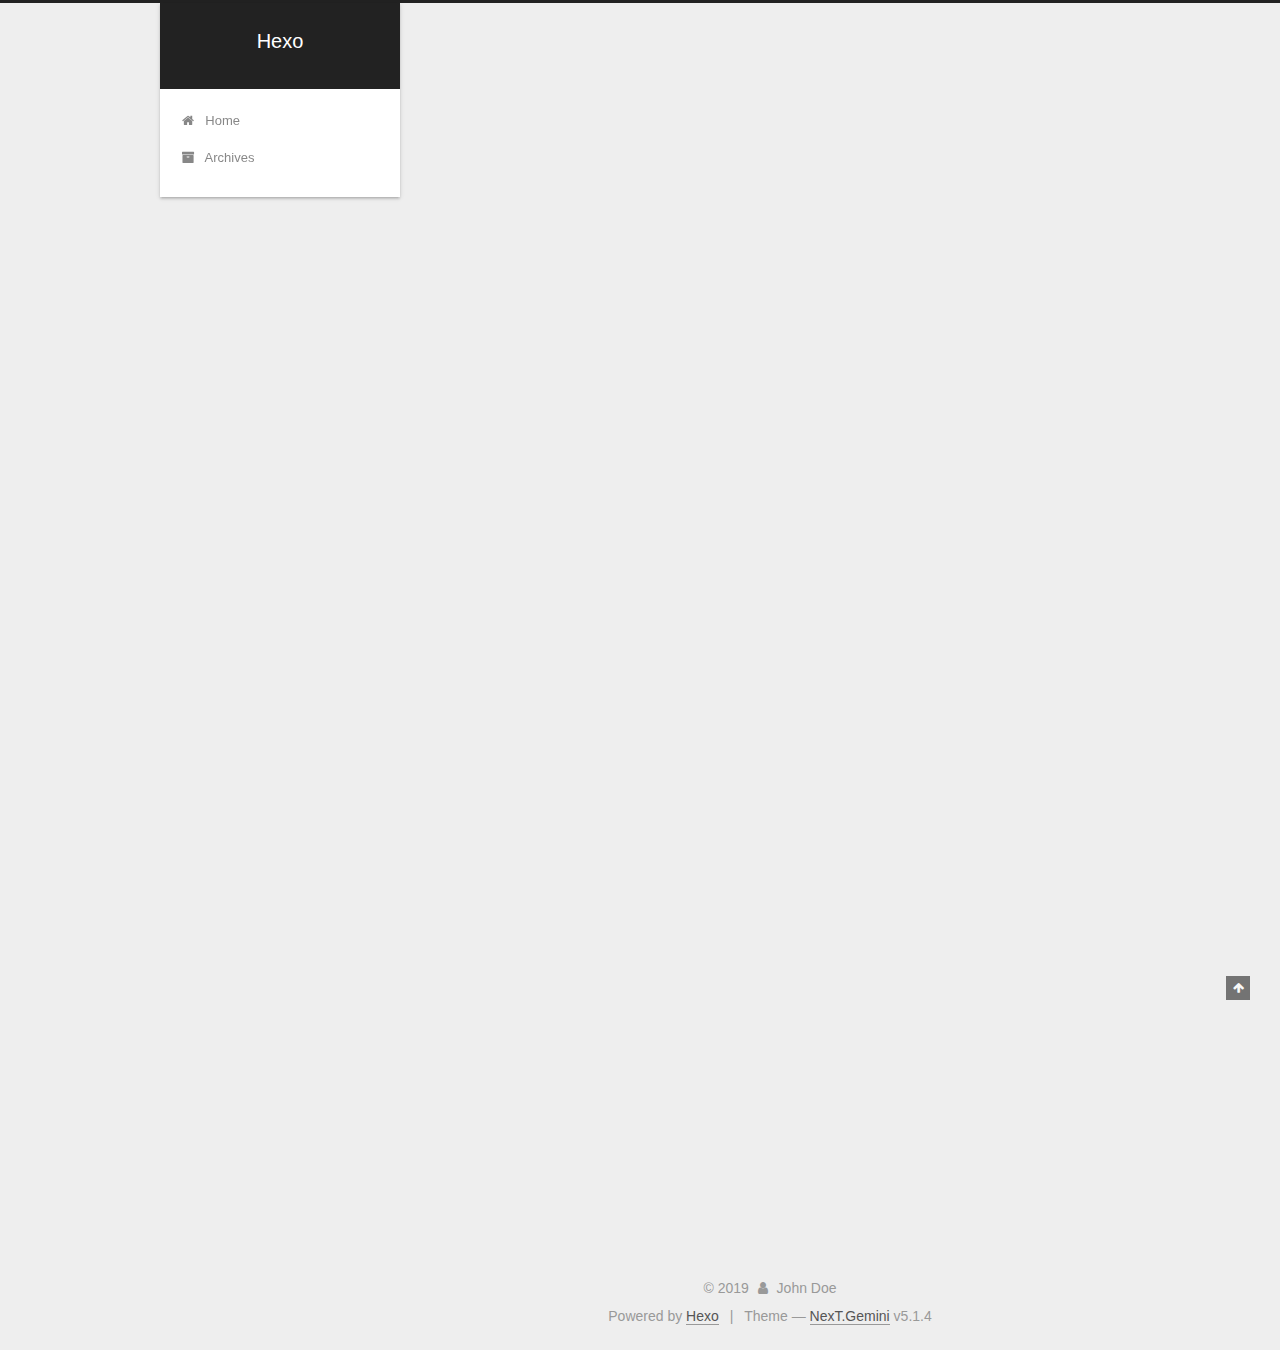
==== commit 12122f50: "Site updated: 2019-01-17 16:32:57" ====
--- a/index.html
+++ b/index.html
@@ -248,7 +248,7 @@
         
           <h1 class="post-title" itemprop="name headline">
                 
-                <a class="post-title-link" href="/2019/01/17/test-my-site/" itemprop="url">test_my_site</a></h1>
+                <a class="post-title-link" href="/2019/01/17/test-my-site/" itemprop="url">如何搭建一个网站</a></h1>
         
 
         <div class="post-meta">
--- a/css/main.css
+++ b/css/main.css
@@ -1823,7 +1823,7 @@
   width: 4px;
   height: 4px;
   border-radius: 50%;
-  background: #aaf406;
+  background: #1f30cb;
 }
 .links-of-blogroll {
   font-size: 13px;
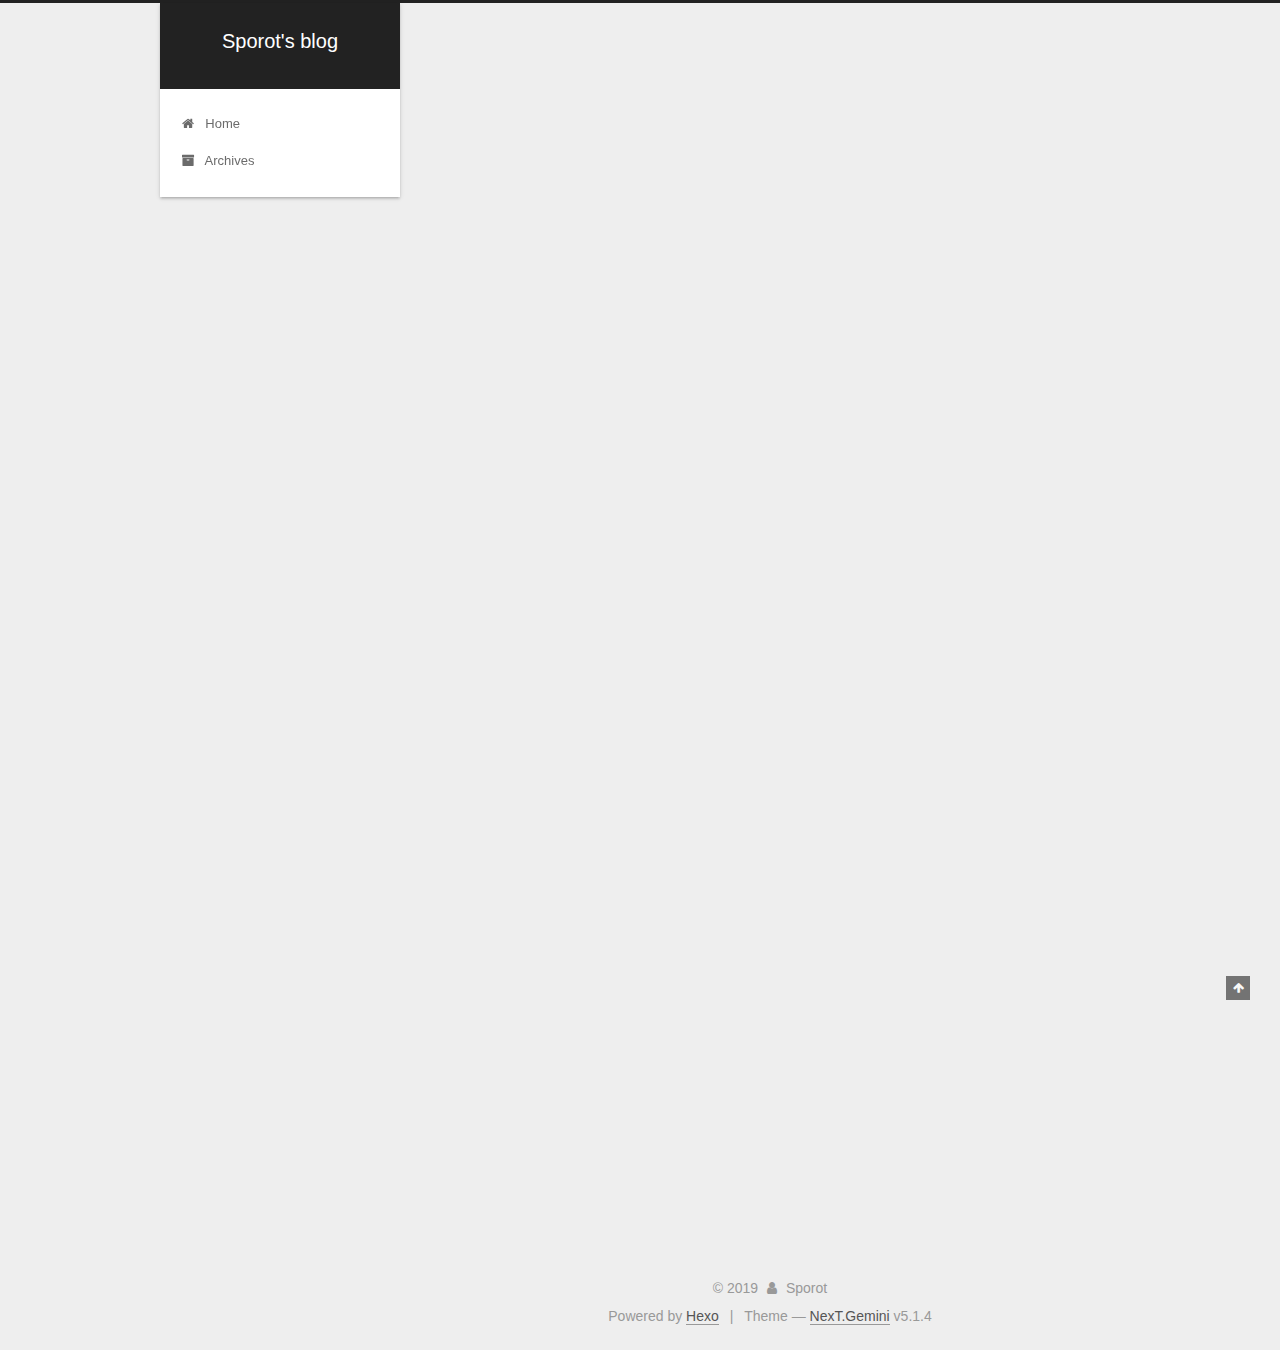
==== commit fc9f7b58: "Site updated: 2019-01-17 16:39:25" ====
--- a/index.html
+++ b/index.html
@@ -80,12 +80,12 @@
 
 
 <meta property="og:type" content="website">
-<meta property="og:title" content="Hexo">
+<meta property="og:title" content="Sporot&#39;s blog">
 <meta property="og:url" content="http://yoursite.com/index.html">
-<meta property="og:site_name" content="Hexo">
+<meta property="og:site_name" content="Sporot&#39;s blog">
 <meta property="og:locale" content="default">
 <meta name="twitter:card" content="summary">
-<meta name="twitter:title" content="Hexo">
+<meta name="twitter:title" content="Sporot&#39;s blog">
 
 
 
@@ -121,7 +121,7 @@
 
 
 
-  <title>Hexo</title>
+  <title>Sporot's blog</title>
   
 
 
@@ -152,7 +152,7 @@
     <div class="custom-logo-site-title">
       <a href="/" class="brand" rel="start">
         <span class="logo-line-before"><i></i></span>
-        <span class="site-title">Hexo</span>
+        <span class="site-title">Sporot's blog</span>
         <span class="logo-line-after"><i></i></span>
       </a>
     </div>
@@ -232,13 +232,13 @@
     <link itemprop="mainEntityOfPage" href="http://yoursite.com/2019/01/17/test-my-site/">
 
     <span hidden itemprop="author" itemscope="" itemtype="http://schema.org/Person">
-      <meta itemprop="name" content="John Doe">
+      <meta itemprop="name" content="Sporot">
       <meta itemprop="description" content="">
       <meta itemprop="image" content="/images/avatar.gif">
     </span>
 
     <span hidden itemprop="publisher" itemscope="" itemtype="http://schema.org/Organization">
-      <meta itemprop="name" content="Hexo">
+      <meta itemprop="name" content="Sporot's blog">
     </span>
 
     
@@ -351,13 +351,13 @@
     <link itemprop="mainEntityOfPage" href="http://yoursite.com/2019/01/17/hello-world/">
 
     <span hidden itemprop="author" itemscope="" itemtype="http://schema.org/Person">
-      <meta itemprop="name" content="John Doe">
+      <meta itemprop="name" content="Sporot">
       <meta itemprop="description" content="">
       <meta itemprop="image" content="/images/avatar.gif">
     </span>
 
     <span hidden itemprop="publisher" itemscope="" itemtype="http://schema.org/Organization">
-      <meta itemprop="name" content="Hexo">
+      <meta itemprop="name" content="Sporot's blog">
     </span>
 
     
@@ -498,7 +498,7 @@
         <div class="site-overview">
           <div class="site-author motion-element" itemprop="author" itemscope="" itemtype="http://schema.org/Person">
             
-              <p class="site-author-name" itemprop="name">John Doe</p>
+              <p class="site-author-name" itemprop="name">Sporot</p>
               <p class="site-description motion-element" itemprop="description"></p>
           </div>
 
@@ -554,7 +554,7 @@
   <span class="with-love">
     <i class="fa fa-user"></i>
   </span>
-  <span class="author" itemprop="copyrightHolder">John Doe</span>
+  <span class="author" itemprop="copyrightHolder">Sporot</span>
 
   
 </div>
--- a/css/main.css
+++ b/css/main.css
@@ -1823,7 +1823,7 @@
   width: 4px;
   height: 4px;
   border-radius: 50%;
-  background: #1f30cb;
+  background: #3b582f;
 }
 .links-of-blogroll {
   font-size: 13px;
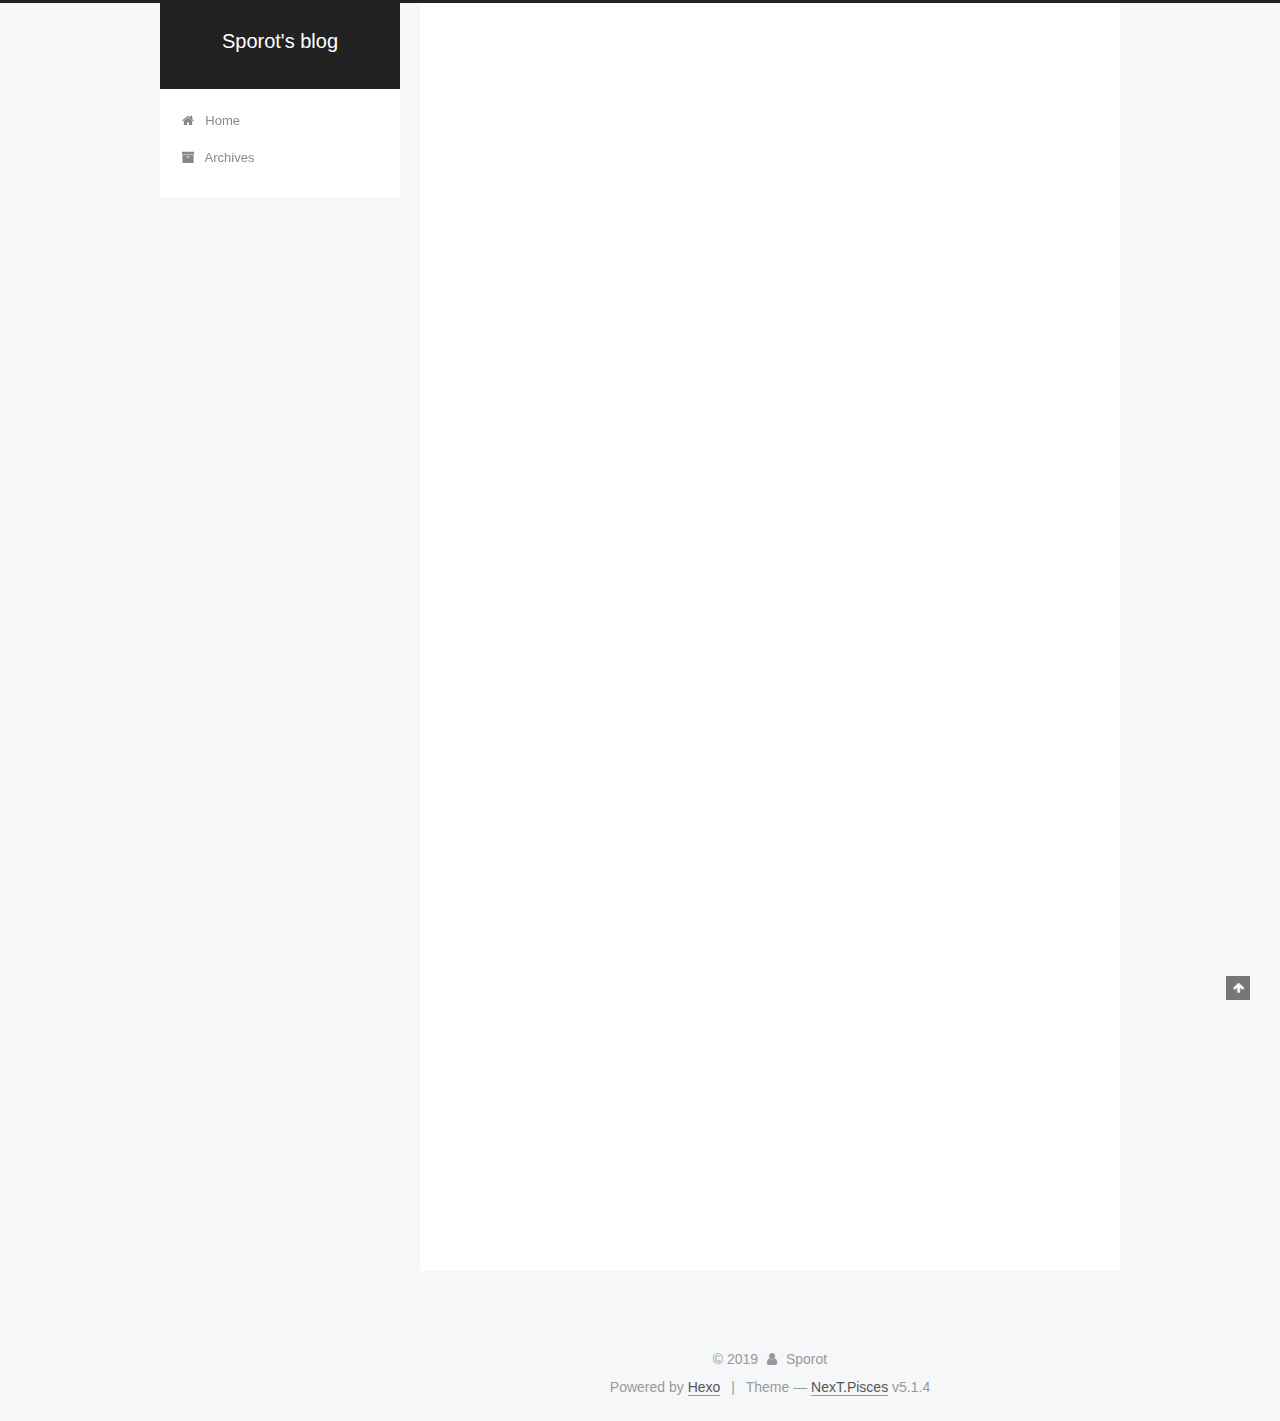
==== commit df9e6cb4: "Site updated: 2019-01-17 16:42:53" ====
--- a/index.html
+++ b/index.html
@@ -5,7 +5,7 @@
   
 
 
-<html class="theme-next gemini use-motion" lang="">
+<html class="theme-next pisces use-motion" lang="">
 <head><meta name="generator" content="Hexo 3.8.0">
   <meta charset="UTF-8">
 <meta http-equiv="X-UA-Compatible" content="IE=edge">
@@ -93,7 +93,7 @@
   var NexT = window.NexT || {};
   var CONFIG = {
     root: '/',
-    scheme: 'Gemini',
+    scheme: 'Pisces',
     version: '5.1.4',
     sidebar: {"position":"left","display":"post","offset":12,"b2t":false,"scrollpercent":false,"onmobile":false},
     fancybox: true,
@@ -568,7 +568,7 @@
 
 
 
-  <div class="theme-info">Theme &mdash; <a class="theme-link" target="_blank" href="https://github.com/iissnan/hexo-theme-next">NexT.Gemini</a> v5.1.4</div>
+  <div class="theme-info">Theme &mdash; <a class="theme-link" target="_blank" href="https://github.com/iissnan/hexo-theme-next">NexT.Pisces</a> v5.1.4</div>
 
 
 
--- a/css/main.css
+++ b/css/main.css
@@ -189,7 +189,7 @@
   font-size: 14px;
   line-height: 2;
   color: #555;
-  background: #eee;
+  background: #f5f7f9;
 }
 @media (max-width: 767px) {
   body {
@@ -445,7 +445,7 @@
 .header-inner {
   margin: 0 auto;
   padding: 100px 0 70px;
-  width: calc(100% - 252px);
+  width: 700px;
 }
 @media (min-width: 1600px) {
   .container .header-inner {
@@ -457,7 +457,7 @@
 }
 .main-inner {
   margin: 0 auto;
-  width: calc(100% - 252px);
+  width: 700px;
 }
 @media (min-width: 1600px) {
   .container .main-inner {
@@ -474,7 +474,7 @@
 .footer-inner {
   box-sizing: border-box;
   margin: 20px auto;
-  width: calc(100% - 252px);
+  width: 700px;
 }
 @media (min-width: 1600px) {
   .container .footer-inner {
@@ -1823,7 +1823,7 @@
   width: 4px;
   height: 4px;
   border-radius: 50%;
-  background: #3b582f;
+  background: #6eff34;
 }
 .links-of-blogroll {
   font-size: 13px;
@@ -2346,6 +2346,16 @@
   transform: translate(-50%, -50%);
   color: #ccc;
 }
+@media (min-width: 768px) and (max-width: 991px) {
+  .busuanzi-count {
+    width: auto;
+  }
+}
+@media (max-width: 767px) {
+  .busuanzi-count {
+    width: auto;
+  }
+}
 .site-uv,
 .site-pv,
 .page-pv {
@@ -2589,7 +2599,7 @@
 .header {
   position: relative;
   margin: 0 auto;
-  width: 75%;
+  width: 960px;
 }
 @media (min-width: 768px) and (max-width: 991px) {
   .header {
@@ -2608,7 +2618,7 @@
   padding: 0;
   width: 240px;
   background: #fff;
-  box-shadow: 0 2px 2px 0 rgba(0,0,0,0.12), 0 3px 1px -2px rgba(0,0,0,0.06), 0 1px 5px 0 rgba(0,0,0,0.12);
+  box-shadow: initial;
   border-radius: initial;
 }
 @media (min-width: 1600px) {
@@ -2649,7 +2659,7 @@
   }
 }
 .container .main-inner {
-  width: 75%;
+  width: 960px;
 }
 @media (min-width: 768px) and (max-width: 991px) {
   .container .main-inner {
@@ -2665,10 +2675,10 @@
   float: right;
   box-sizing: border-box;
   padding: 40px;
-  width: calc(100% - 252px);
+  width: 700px;
   background: #fff;
   min-height: 700px;
-  box-shadow: 0 2px 2px 0 rgba(0,0,0,0.12), 0 3px 1px -2px rgba(0,0,0,0.06), 0 1px 5px 0 rgba(0,0,0,0.12);
+  box-shadow: initial;
   border-radius: initial;
 }
 @media (min-width: 768px) and (max-width: 991px) {
@@ -2691,7 +2701,7 @@
   float: left;
   margin-top: 300px;
   width: 240px;
-  background: #eee;
+  background: #f5f7f9;
   box-shadow: none;
 }
 @media (min-width: 768px) and (max-width: 991px) {
@@ -2708,7 +2718,7 @@
   display: none;
 }
 .footer-inner {
-  width: 75%;
+  width: 960px;
   padding-left: 260px;
 }
 @media (min-width: 768px) and (max-width: 991px) {
@@ -2849,7 +2859,7 @@
   width: 240px;
   color: #555;
   background: #fff;
-  box-shadow: 0 2px 2px 0 rgba(0,0,0,0.12), 0 3px 1px -2px rgba(0,0,0,0.06), 0 1px 5px 0 rgba(0,0,0,0.12), 0 -1px 0.5px 0 rgba(0,0,0,0.09);
+  box-shadow: initial;
   border-radius: initial;
   opacity: 0;
 }
@@ -2976,148 +2986,8 @@
   white-space: nowrap;
   text-overflow: ellipsis;
 }
-.content-wrap {
-  padding: initial;
-  background: initial;
-  box-shadow: initial;
-  border-radius: initial;
-}
-.post-block {
-  padding: 40px;
-  background: #fff;
-  box-shadow: 0 2px 2px 0 rgba(0,0,0,0.12), 0 3px 1px -2px rgba(0,0,0,0.06), 0 1px 5px 0 rgba(0,0,0,0.12);
-  border-radius: initial;
-}
-#posts > article + article .post-block {
-  margin-top: 12px;
-  box-shadow: 0 2px 2px 0 rgba(0,0,0,0.12), 0 3px 1px -2px rgba(0,0,0,0.06), 0 1px 5px 0 rgba(0,0,0,0.12), 0 -1px 0.5px 0 rgba(0,0,0,0.09);
-  border-radius: initial;
-}
-.comments {
-  padding: 40px;
-  margin: initial;
-  margin-top: 12px;
-  background: #fff;
-  box-shadow: 0 2px 2px 0 rgba(0,0,0,0.12), 0 3px 1px -2px rgba(0,0,0,0.06), 0 1px 5px 0 rgba(0,0,0,0.12), 0 -1px 0.5px 0 rgba(0,0,0,0.09);
-  border-radius: initial;
-}
-.posts-expand {
-  padding-top: initial;
-}
-.post-nav-divider {
-  width: 4%;
-}
-.post-nav-item {
-  width: 48%;
-}
-.post-eof,
-.post-spread {
-  display: none !important;
-}
-.pagination {
-  margin: 12px 0 0;
-  border-top: initial;
-  background: #fff;
-  box-shadow: 0 2px 2px 0 rgba(0,0,0,0.12), 0 3px 1px -2px rgba(0,0,0,0.06), 0 1px 5px 0 rgba(0,0,0,0.12), 0 -1px 0.5px 0 rgba(0,0,0,0.09);
-  border-radius: initial;
-  padding: 10px 0 10px;
-}
-.pagination .prev,
-.pagination .next,
-.pagination .page-number {
-  margin-bottom: initial;
-  top: initial;
-}
-.main {
-  padding-bottom: initial;
-}
-.footer {
-  bottom: auto;
-}
-.post-header h1,
-.post-header h2 {
-  margin: initial;
-}
-.posts-expand .post-title-link {
-  line-height: inherit;
-}
-.posts-expand .post-title {
-  font-size: 1.7em;
-}
-.post-body h1 {
-  font-size: 1.6em;
-  border-bottom: 1px solid #eee;
-}
-.post-body h2 {
-  font-size: 1.45em;
-  border-bottom: 1px solid #eee;
-}
-.post-body h3 {
-  font-size: 1.3em;
-  border-bottom: 1px dotted #eee;
-}
-.post-body h4 {
-  font-size: 1.2em;
-}
-.post-body h5 {
-  font-size: 1.07em;
-}
-.post-body h6 {
-  font-size: 1.03em;
-}
-@media (min-width: 768px) and (max-width: 991px) {
-  .content-wrap {
-    padding: 10px;
-  }
-  .posts-expand {
-    margin: initial;
-  }
-  .posts-expand .post-button {
-    margin-top: 20px;
-  }
-  .post-block {
-    padding: 20px;
-    box-shadow: 0 2px 2px 0 rgba(0,0,0,0.12), 0 3px 1px -2px rgba(0,0,0,0.06), 0 1px 5px 0 rgba(0,0,0,0.12), 0 -1px 0.5px 0 rgba(0,0,0,0.09);
-    border-radius: initial;
-  }
-  #posts > article + article .post-block {
-    margin-top: 10px;
-  }
-  .comments {
-    margin-top: 10px;
-    padding: 10px 20px;
-  }
-  .pagination {
-    margin: 10px 0 0;
-  }
-}
-@media (max-width: 767px) {
-  .content-wrap {
-    padding: 8px;
-  }
-  .posts-expand {
-    margin: initial;
-  }
-  .posts-expand .post-button {
-    margin-top: 12px;
-  }
-  .posts-expand img {
-    padding: initial !important;
-  }
-  .post-block {
-    padding: 12px;
-    min-height: auto;
-    box-shadow: 0 2px 2px 0 rgba(0,0,0,0.12), 0 3px 1px -2px rgba(0,0,0,0.06), 0 1px 5px 0 rgba(0,0,0,0.12), 0 -1px 0.5px 0 rgba(0,0,0,0.09);
-    border-radius: initial;
-  }
-  #posts > article + article .post-block {
-    margin-top: 8px;
-  }
-  .comments {
-    margin-top: 8px;
-    padding: 0 12px;
-  }
-  .pagination {
-    margin: 8px 0 0;
-  }
-}
+@media (max-width: 767px) {
+  .post-body {
+    text-align: justify;
+  }
+}
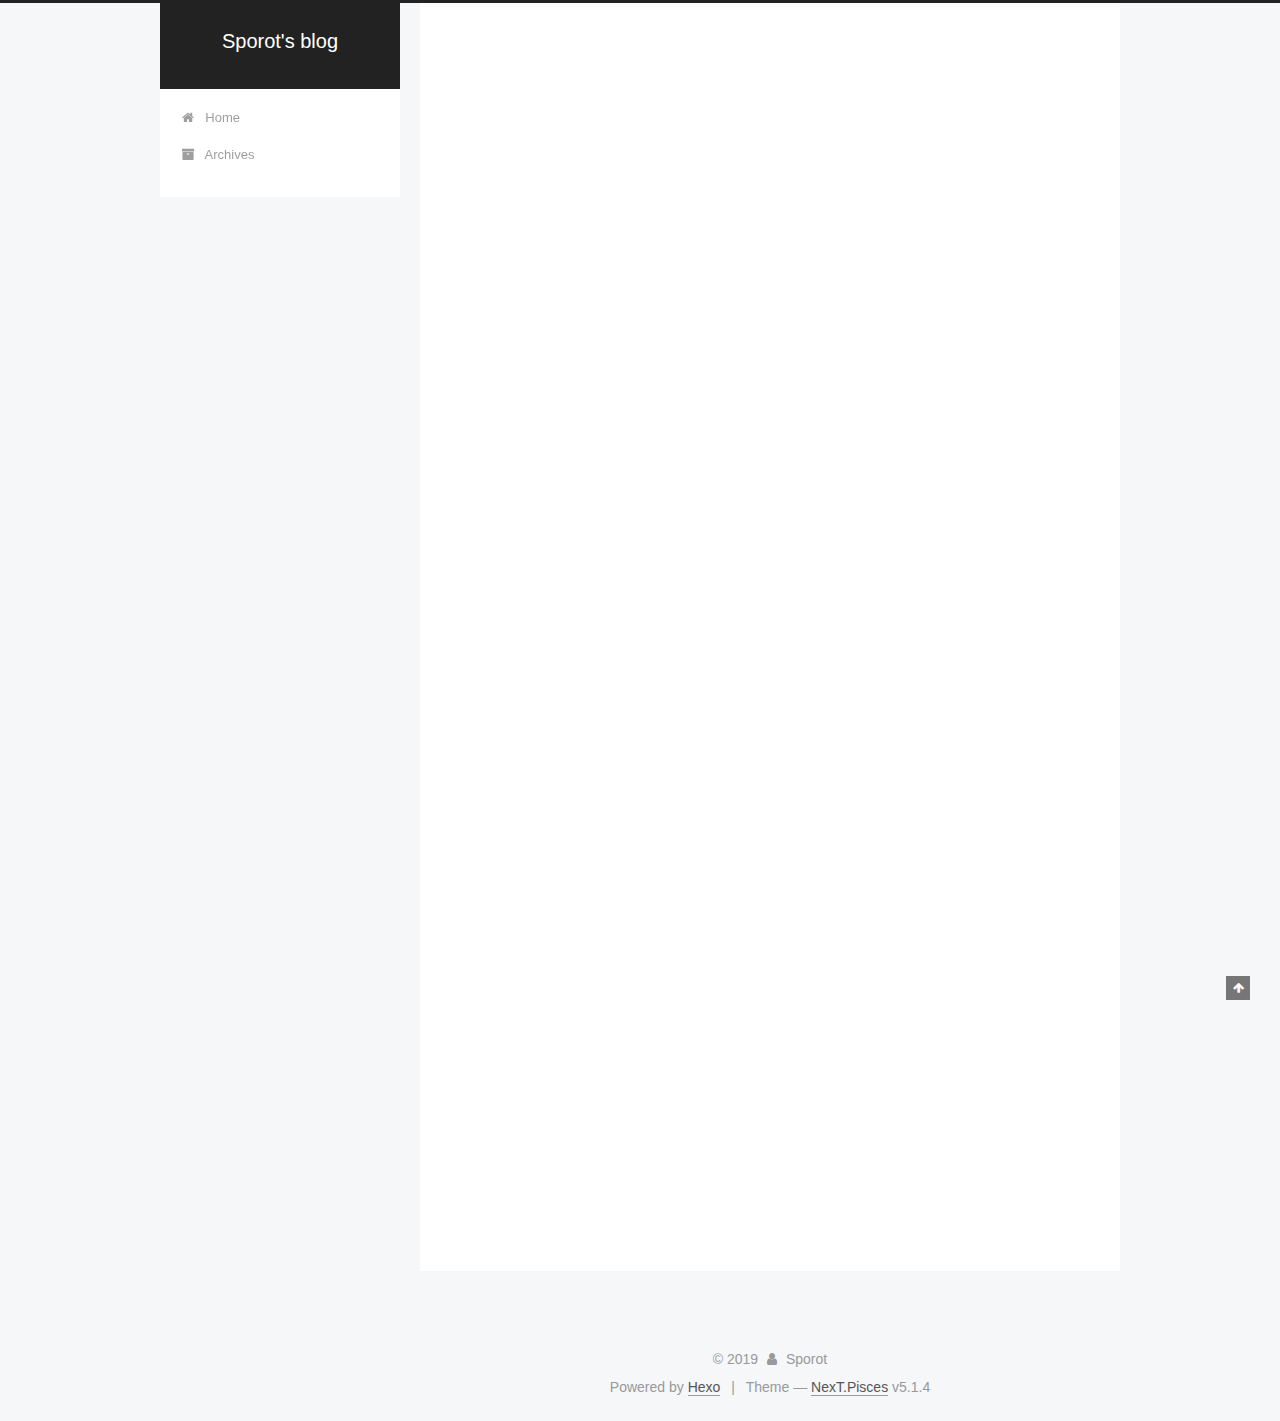
==== commit 22393548: "Site updated: 2019-01-17 16:46:41" ====
--- a/index.html
+++ b/index.html
@@ -524,6 +524,28 @@
           
 
           
+            <div class="links-of-author motion-element">
+                
+                  <span class="links-of-author-item">
+                    <a href="https://github.com/yourname" target="_blank" title="GitHub">
+                      
+                        <i class="fa fa-fw fa-github"></i>GitHub</a>
+                  </span>
+                
+                  <span class="links-of-author-item">
+                    <a href="mailto:yourname@gmail.com" target="_blank" title="E-Mail">
+                      
+                        <i class="fa fa-fw fa-envelope"></i>E-Mail</a>
+                  </span>
+                
+                  <span class="links-of-author-item">
+                    <a href="undefined" target="_blank" title="CSDN">
+                      
+                        <i class="fa fa-fw fa-globe"></i>CSDN</a>
+                  </span>
+                
+            </div>
+          
 
           
           
--- a/css/main.css
+++ b/css/main.css
@@ -1823,7 +1823,7 @@
   width: 4px;
   height: 4px;
   border-radius: 50%;
-  background: #6eff34;
+  background: #b4fcba;
 }
 .links-of-blogroll {
   font-size: 13px;
